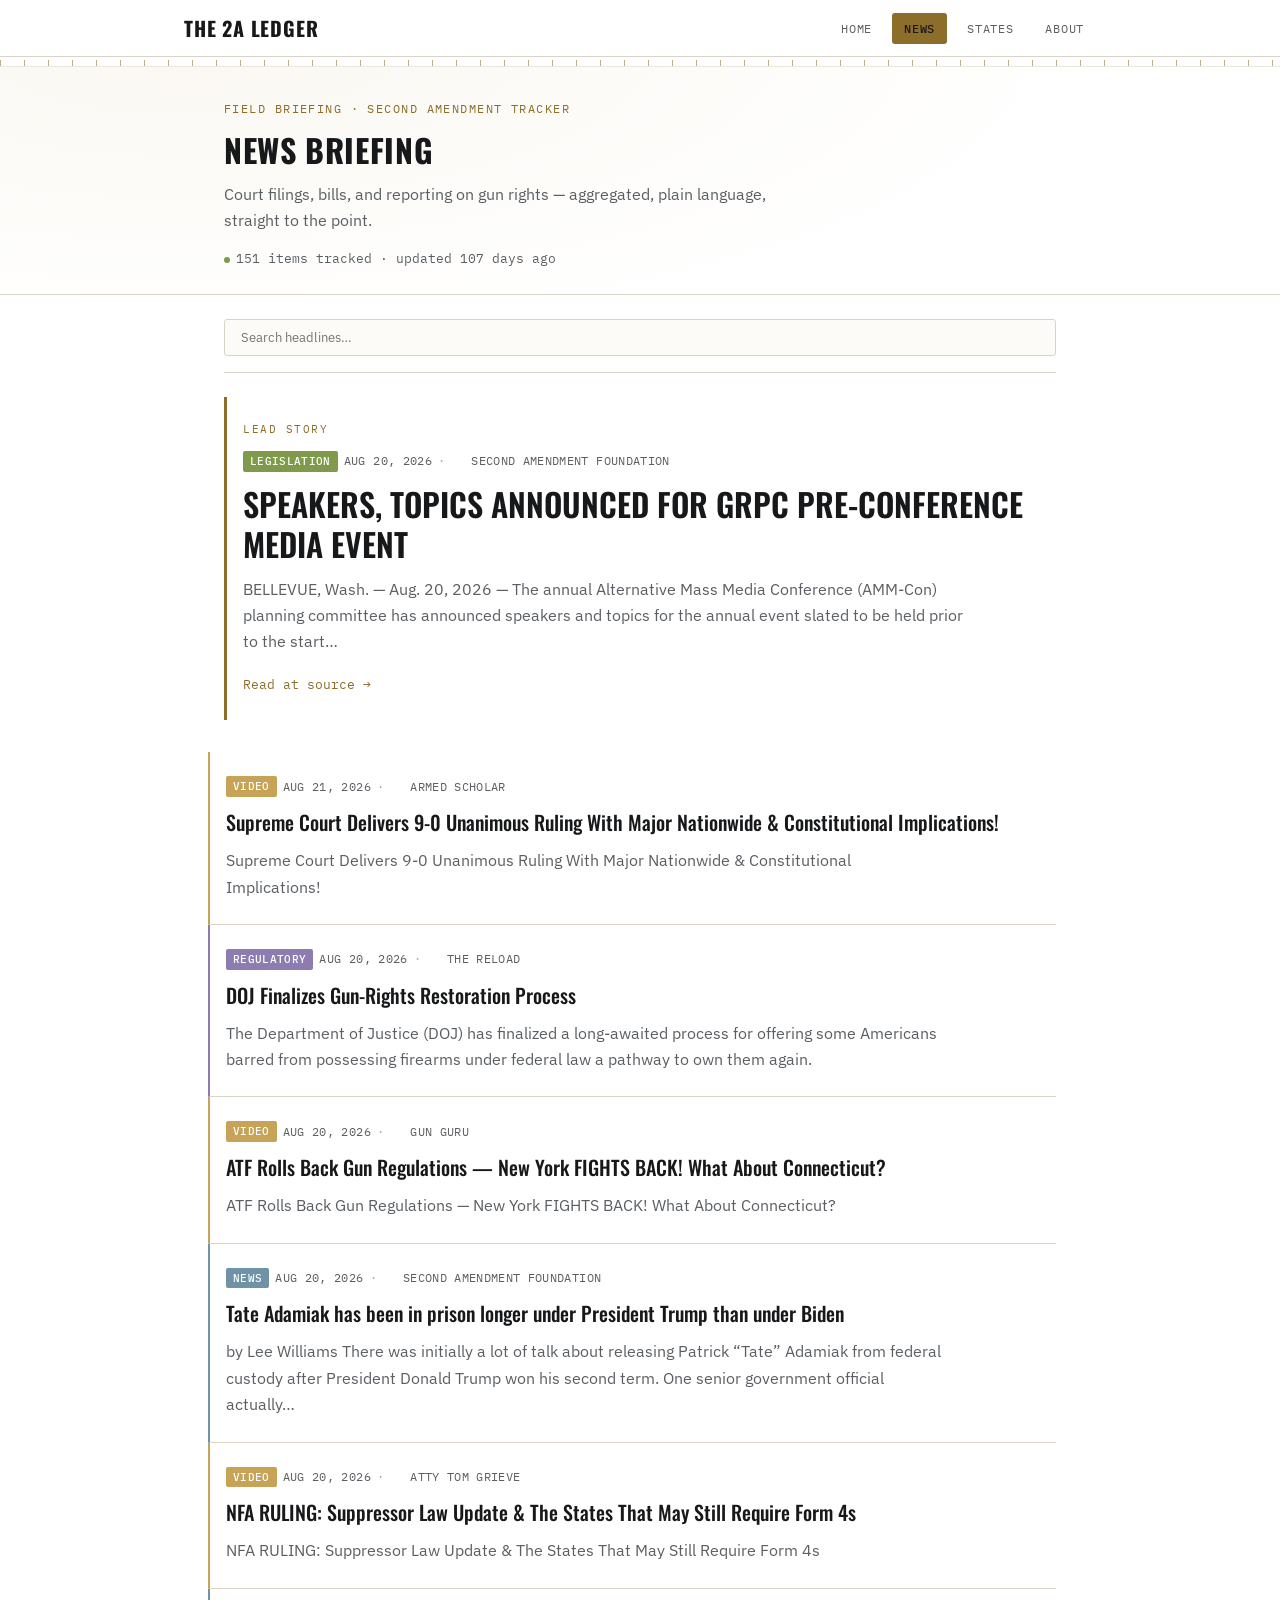
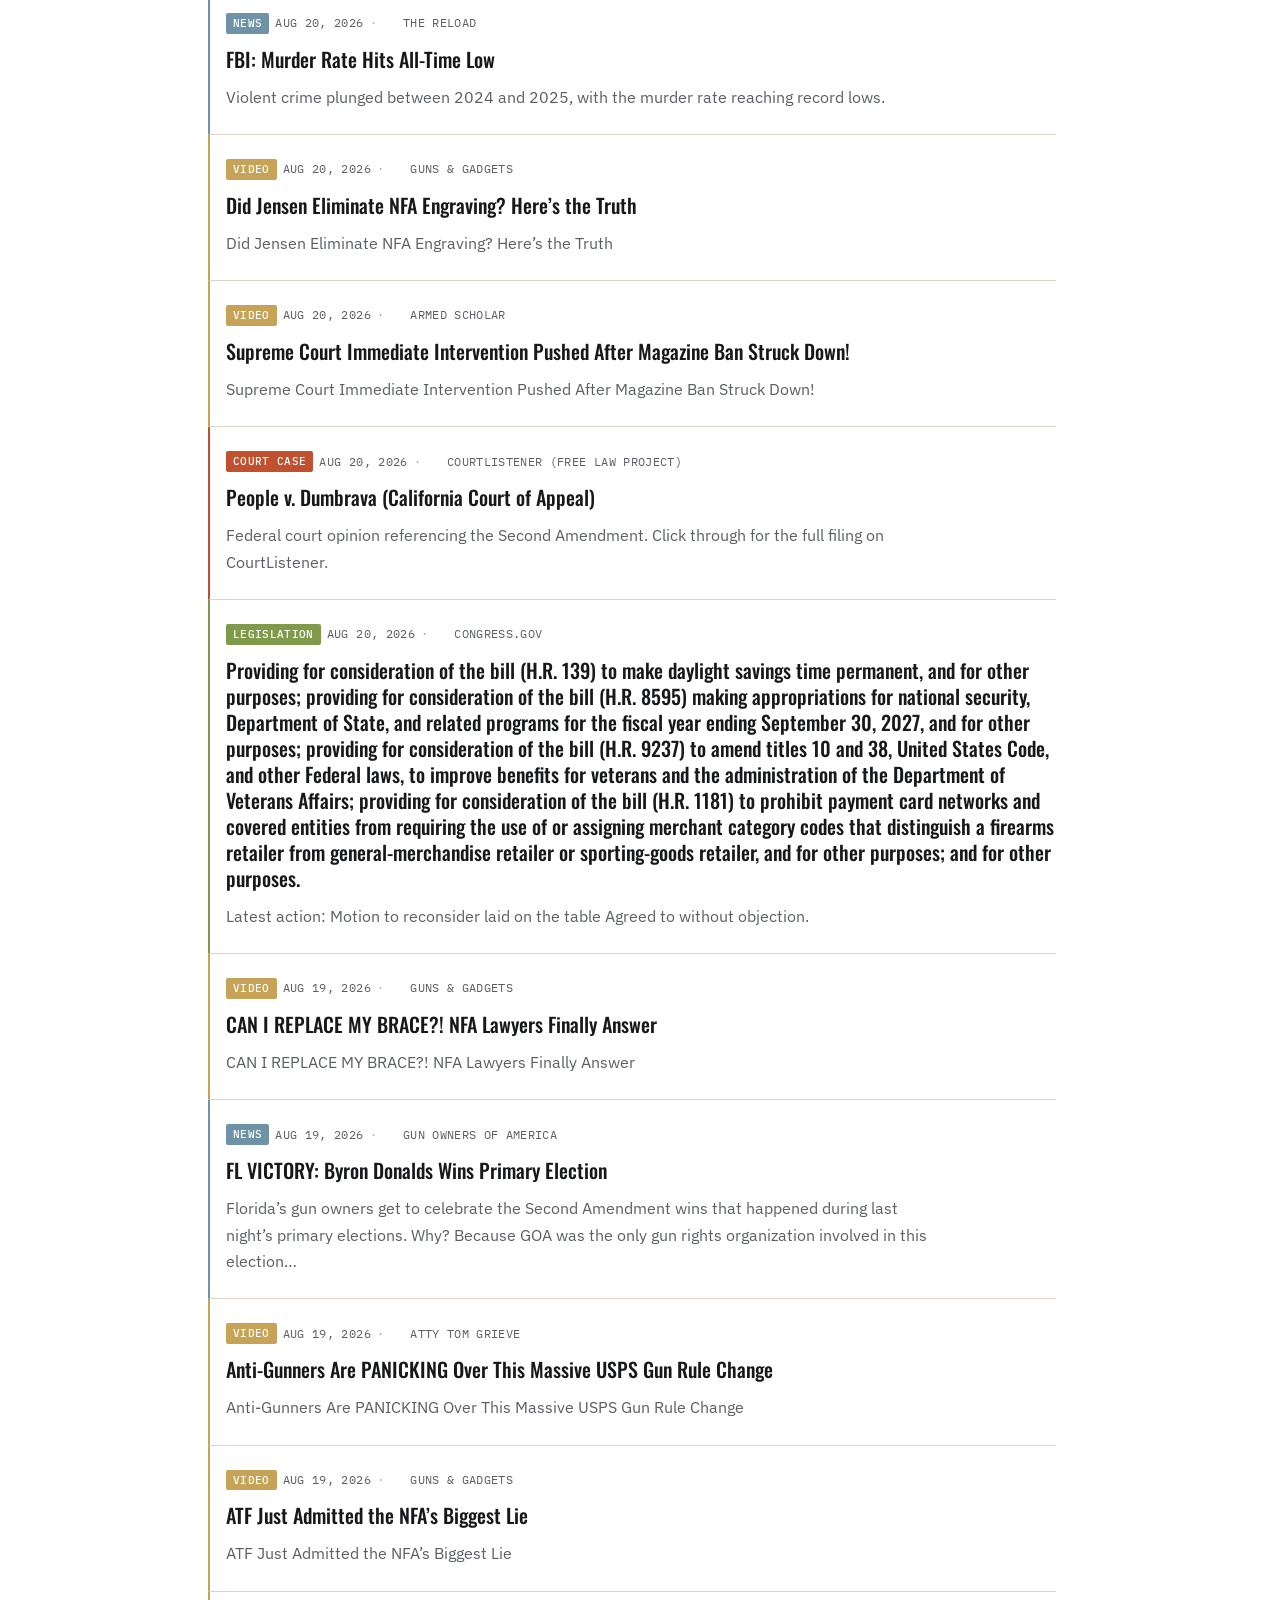
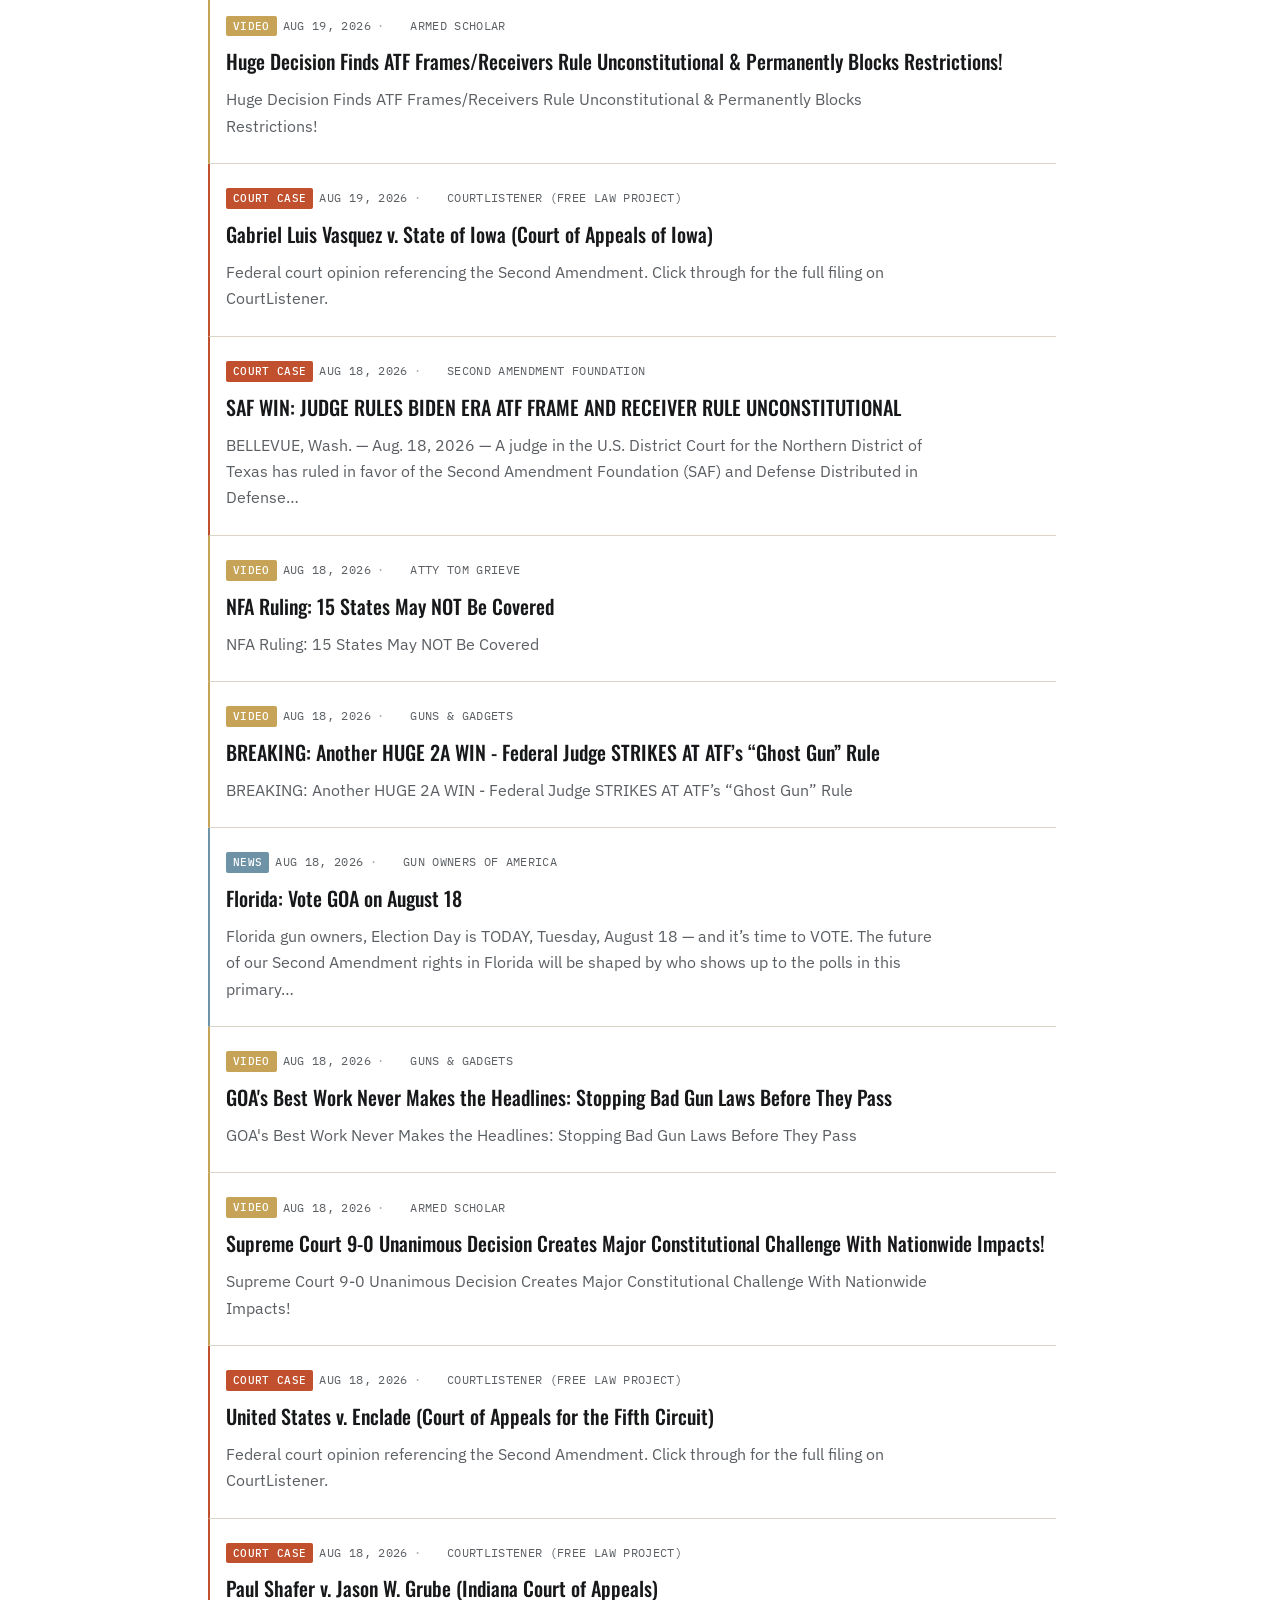
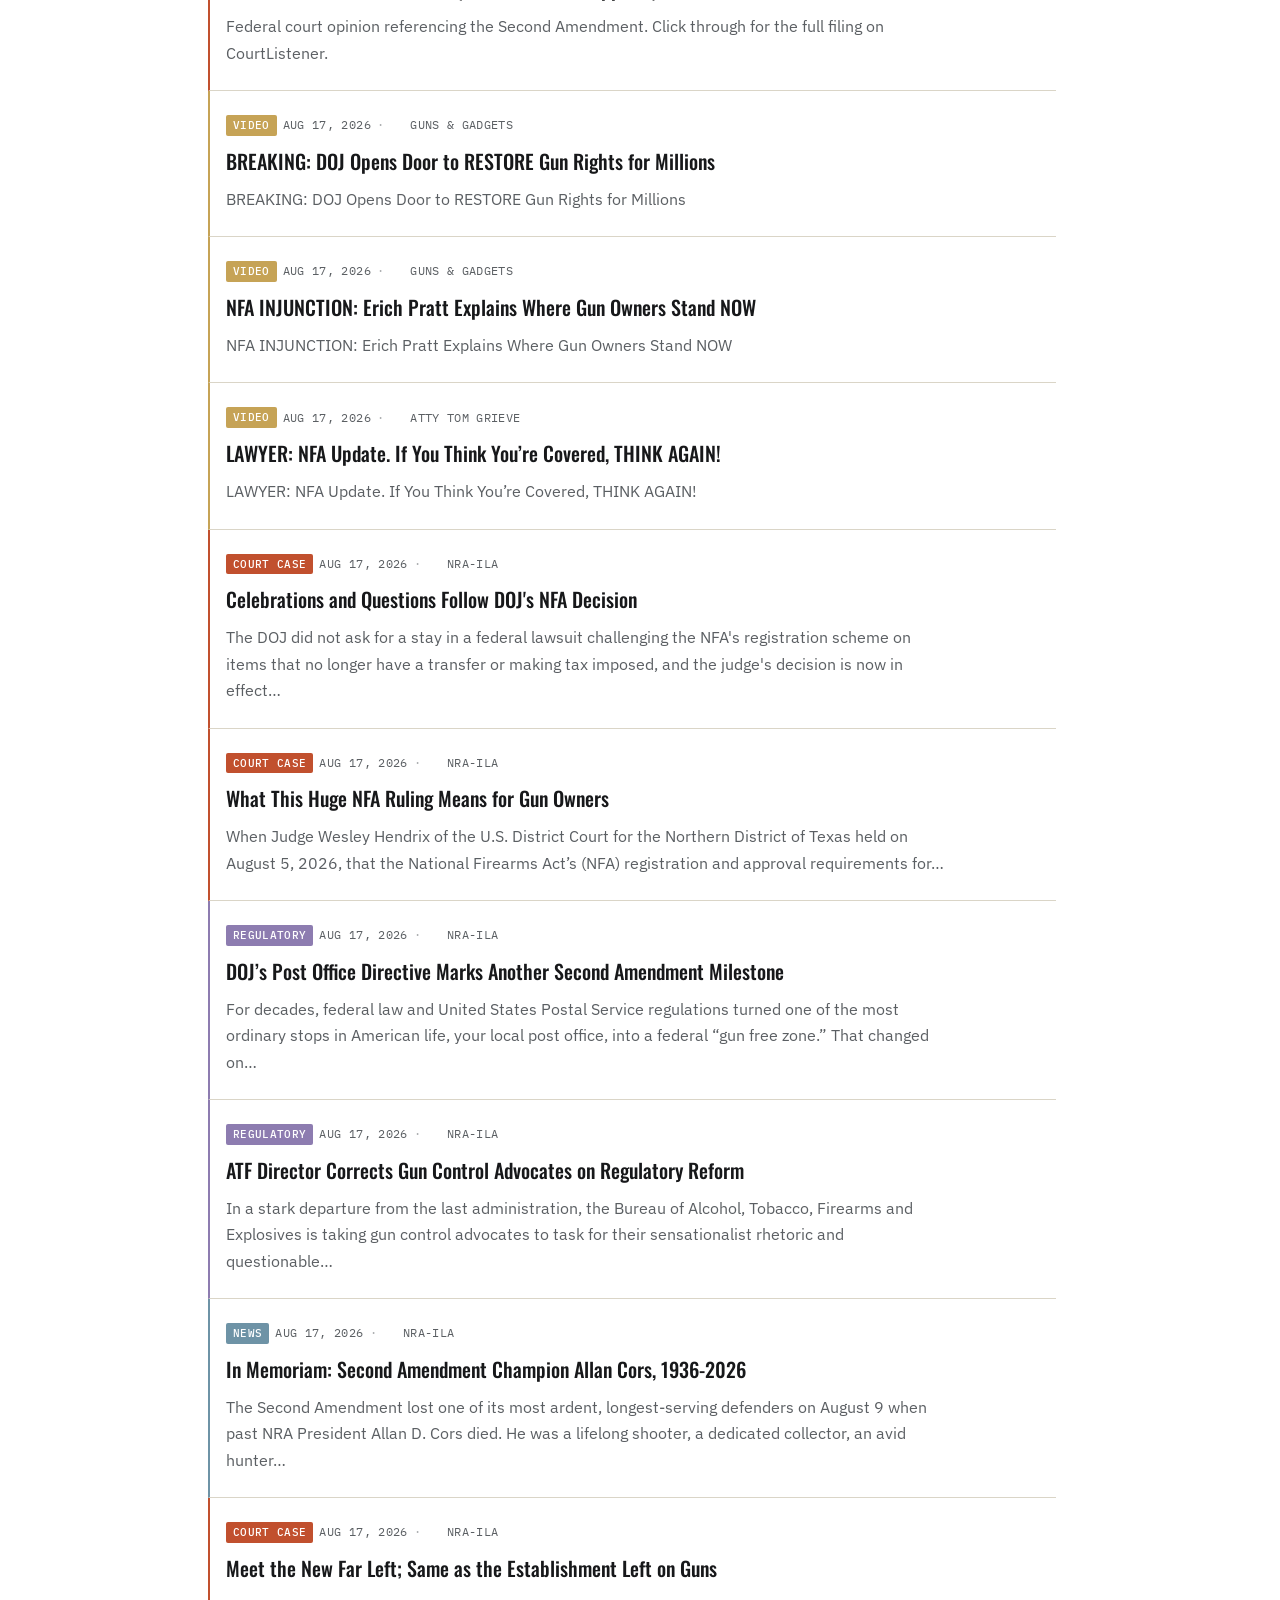
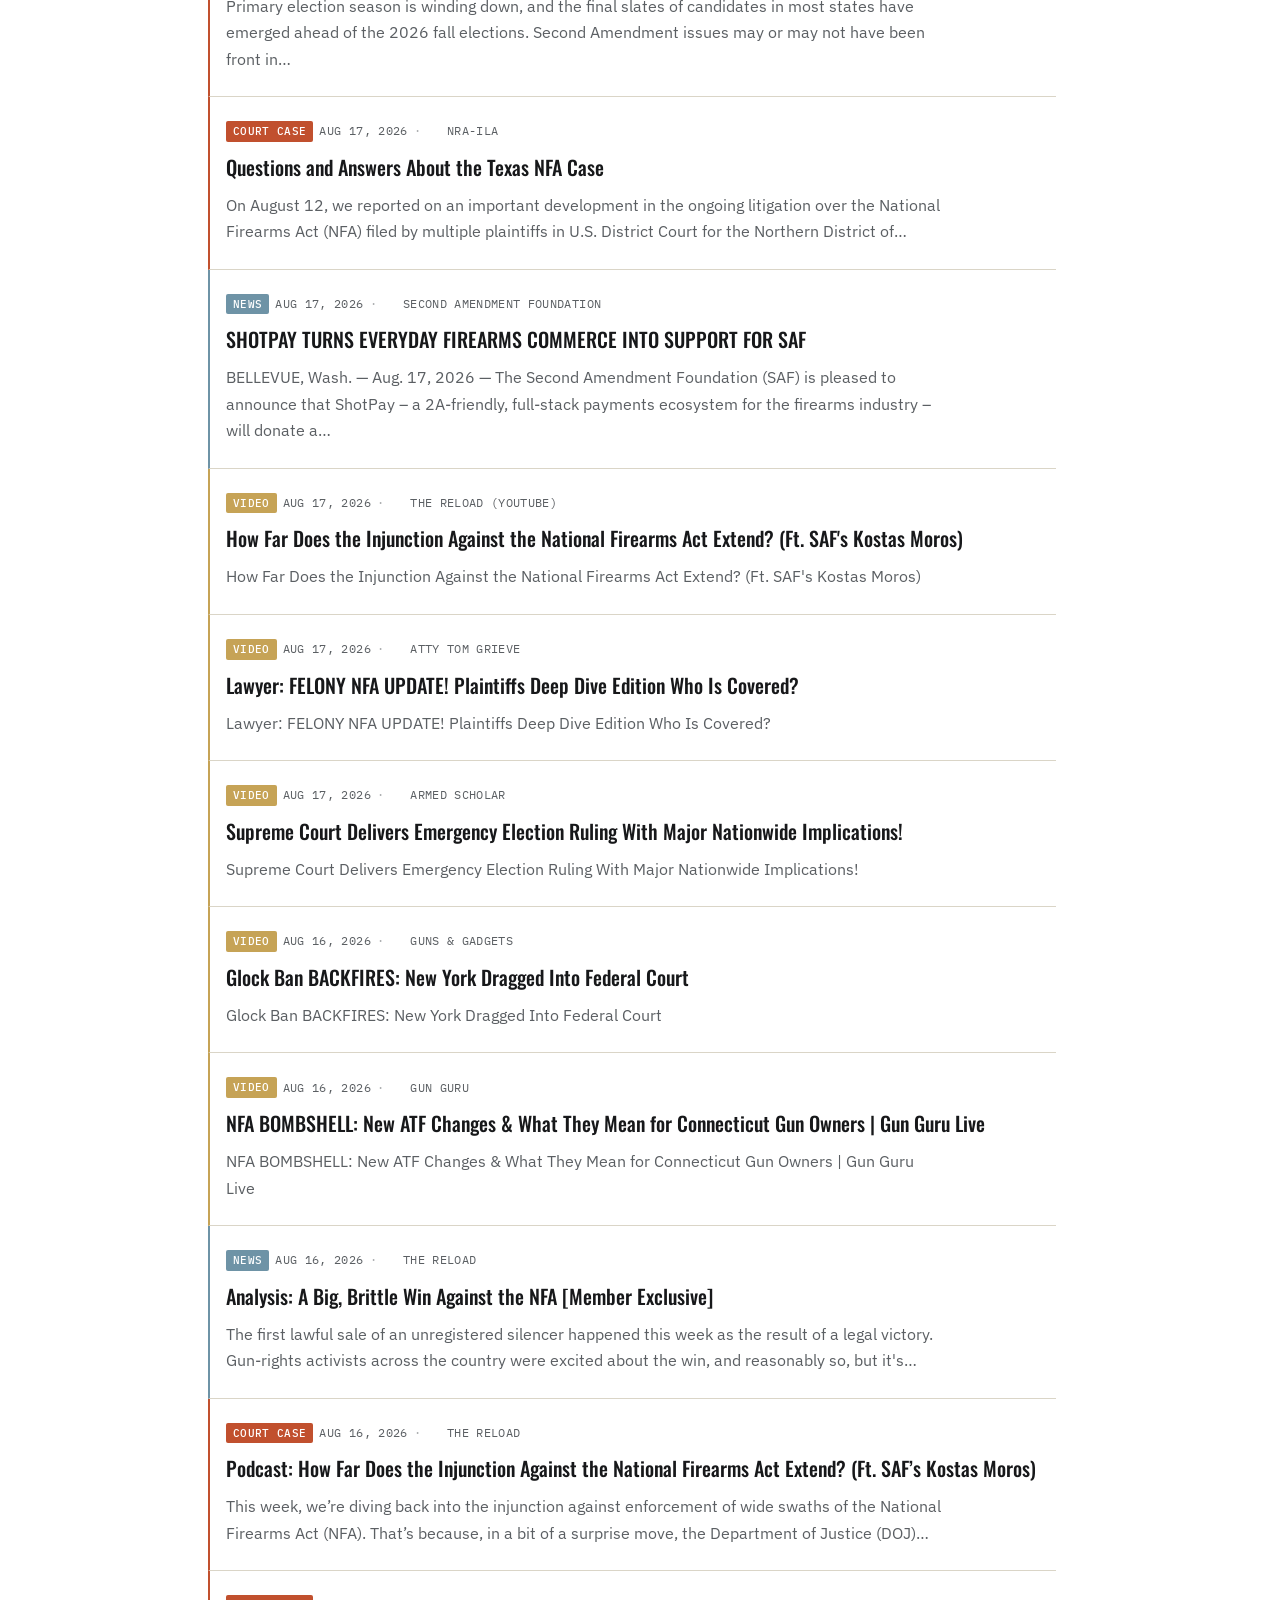
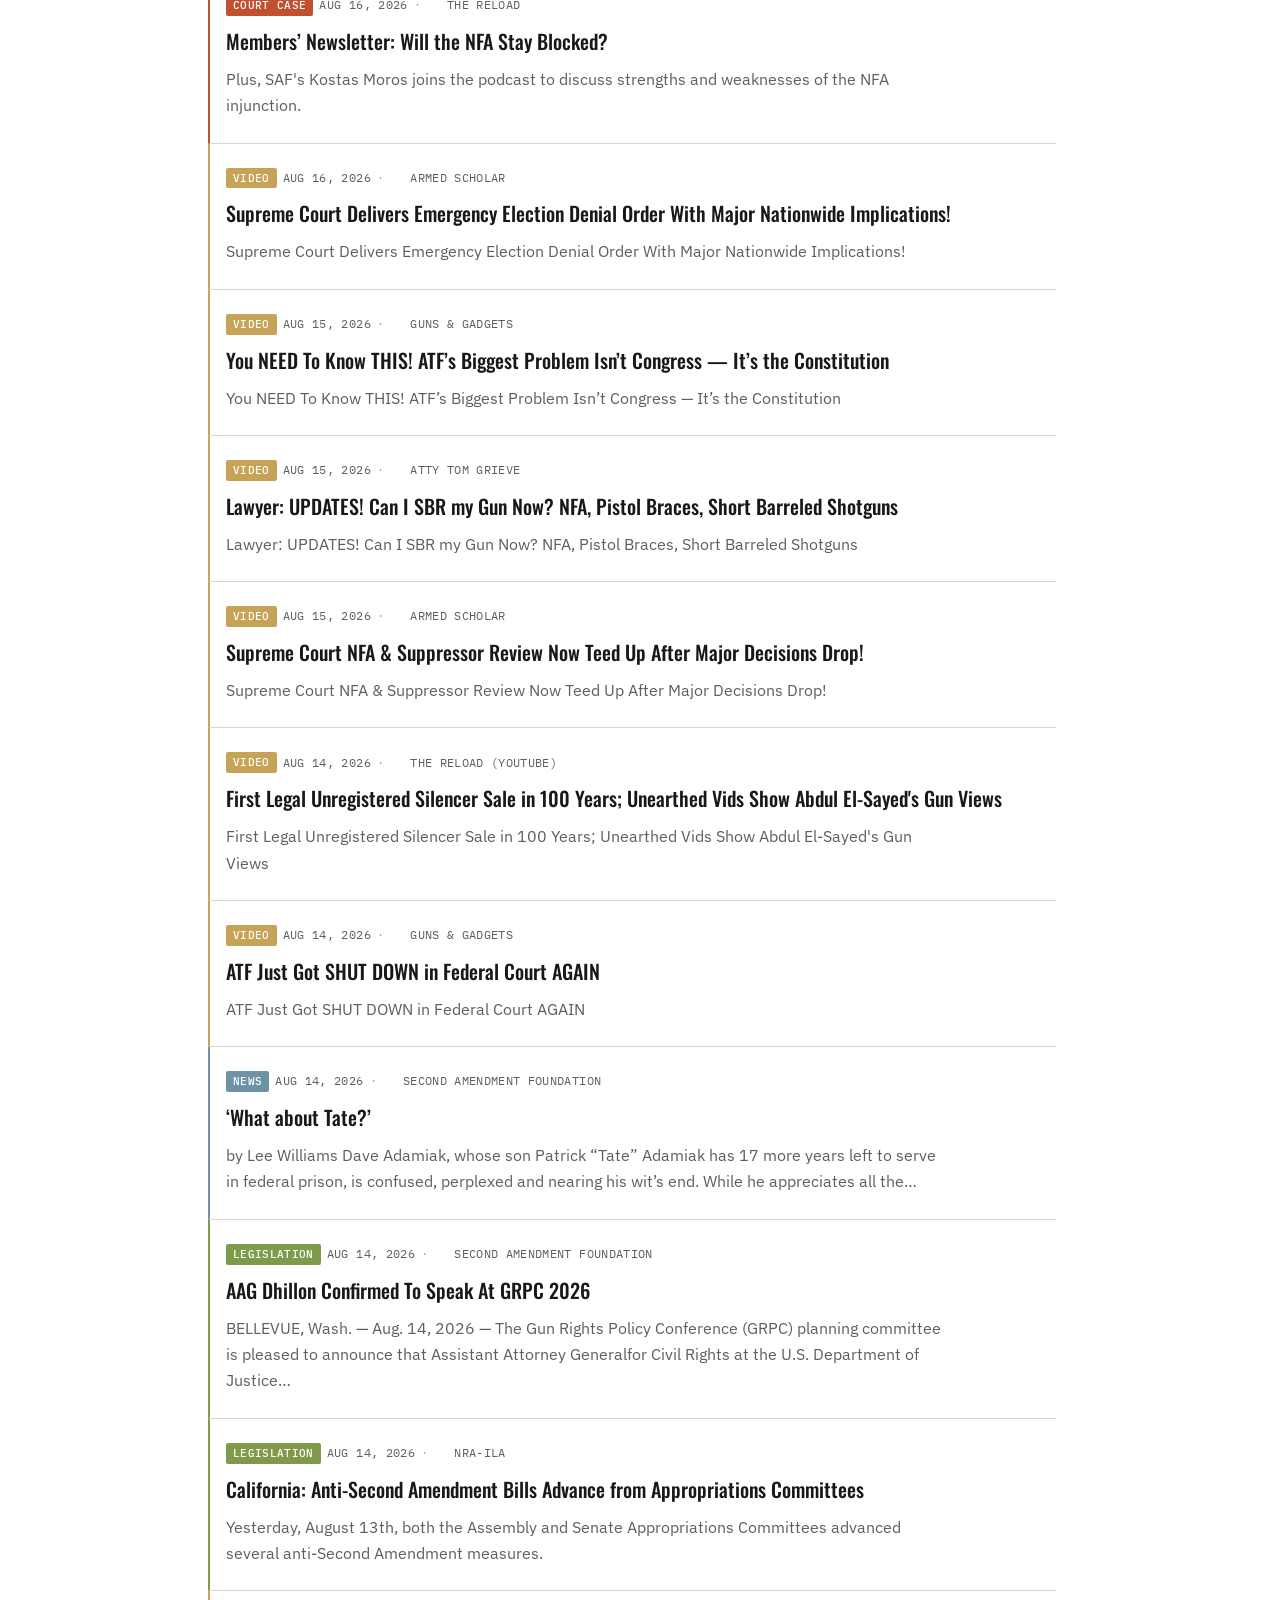
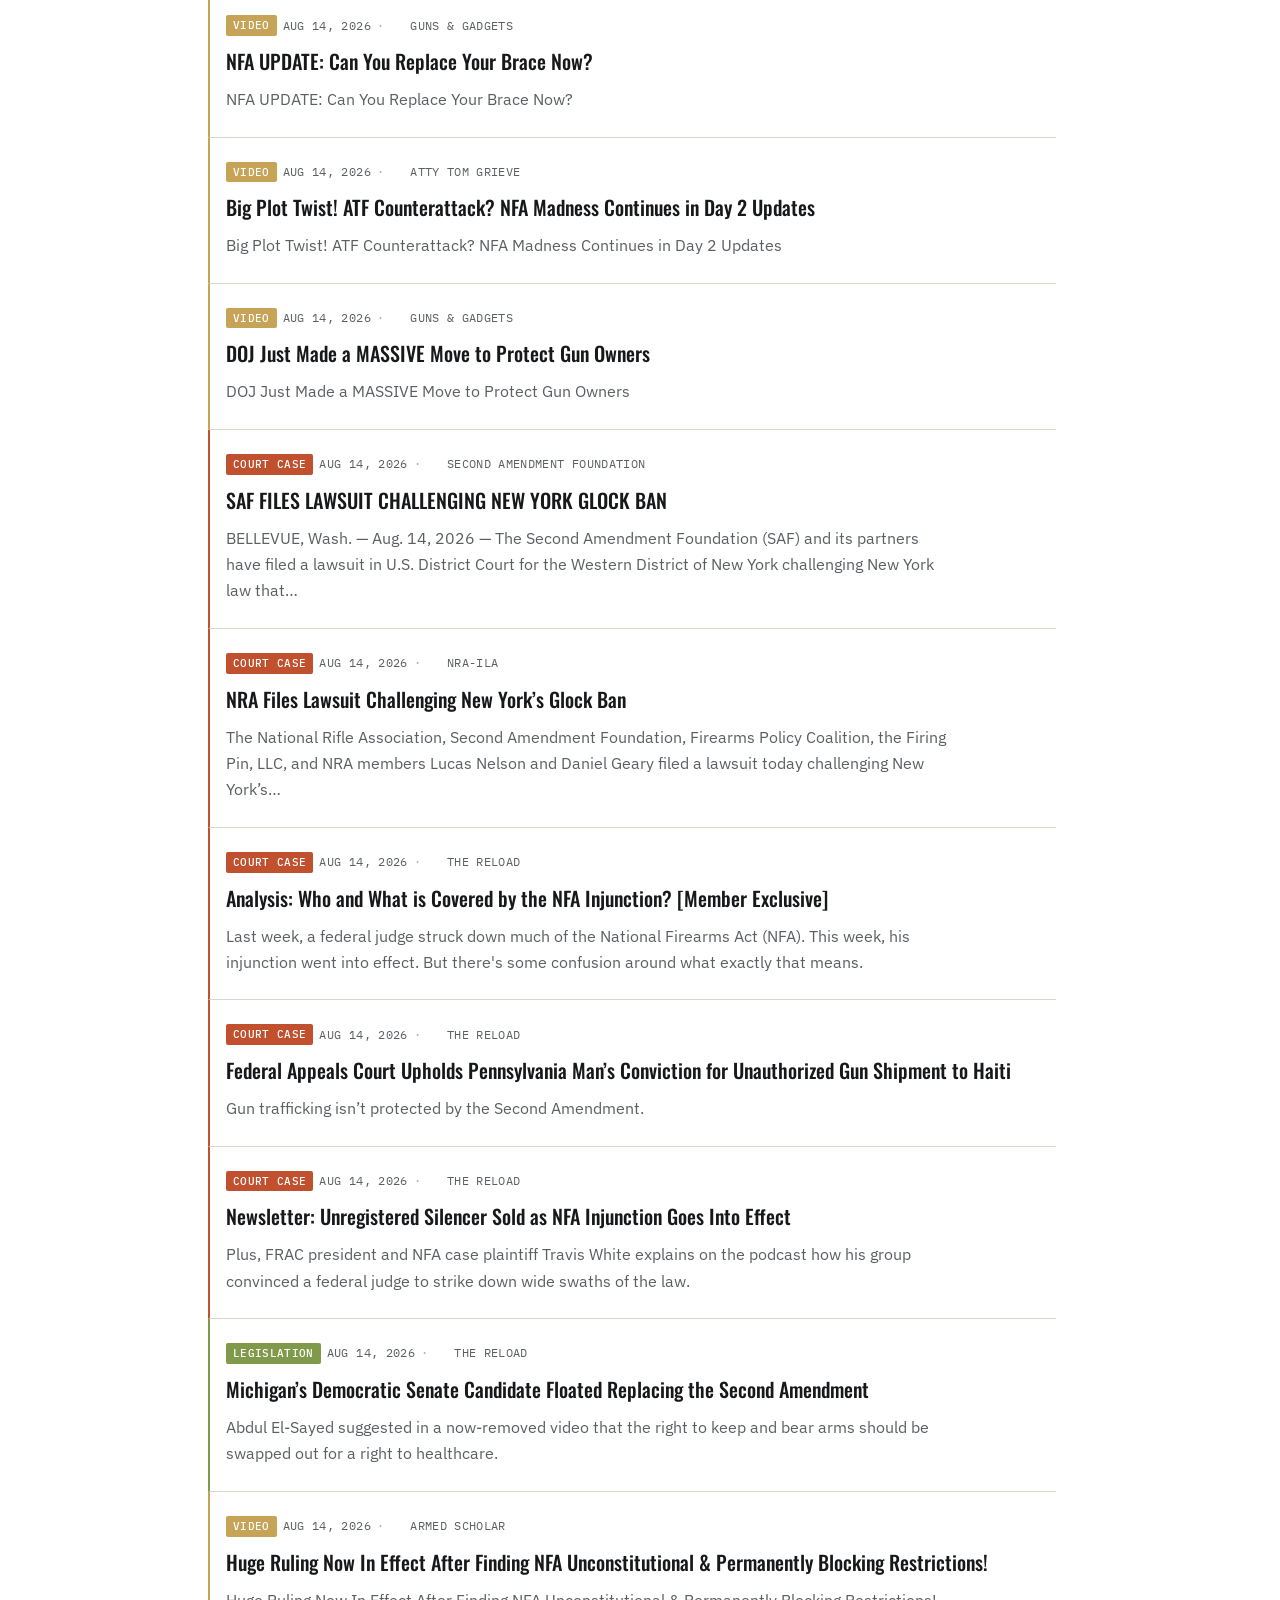
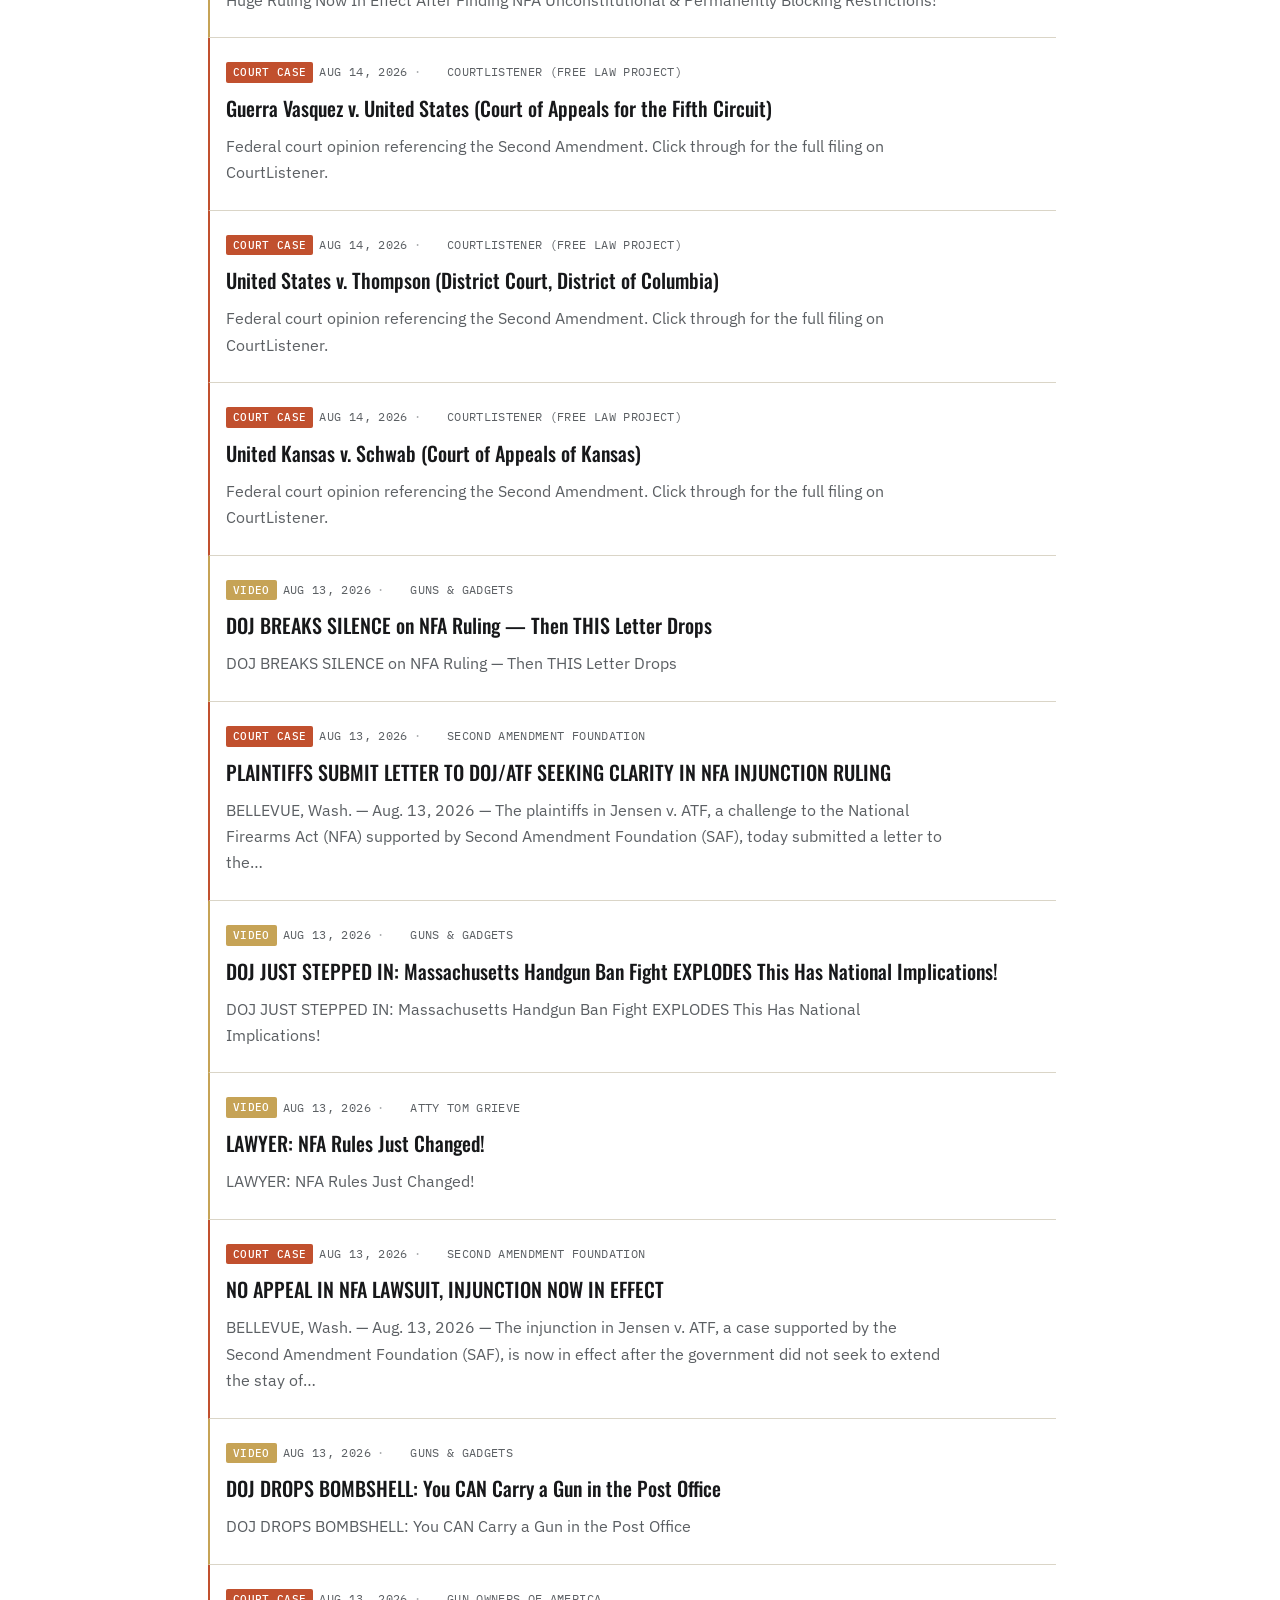
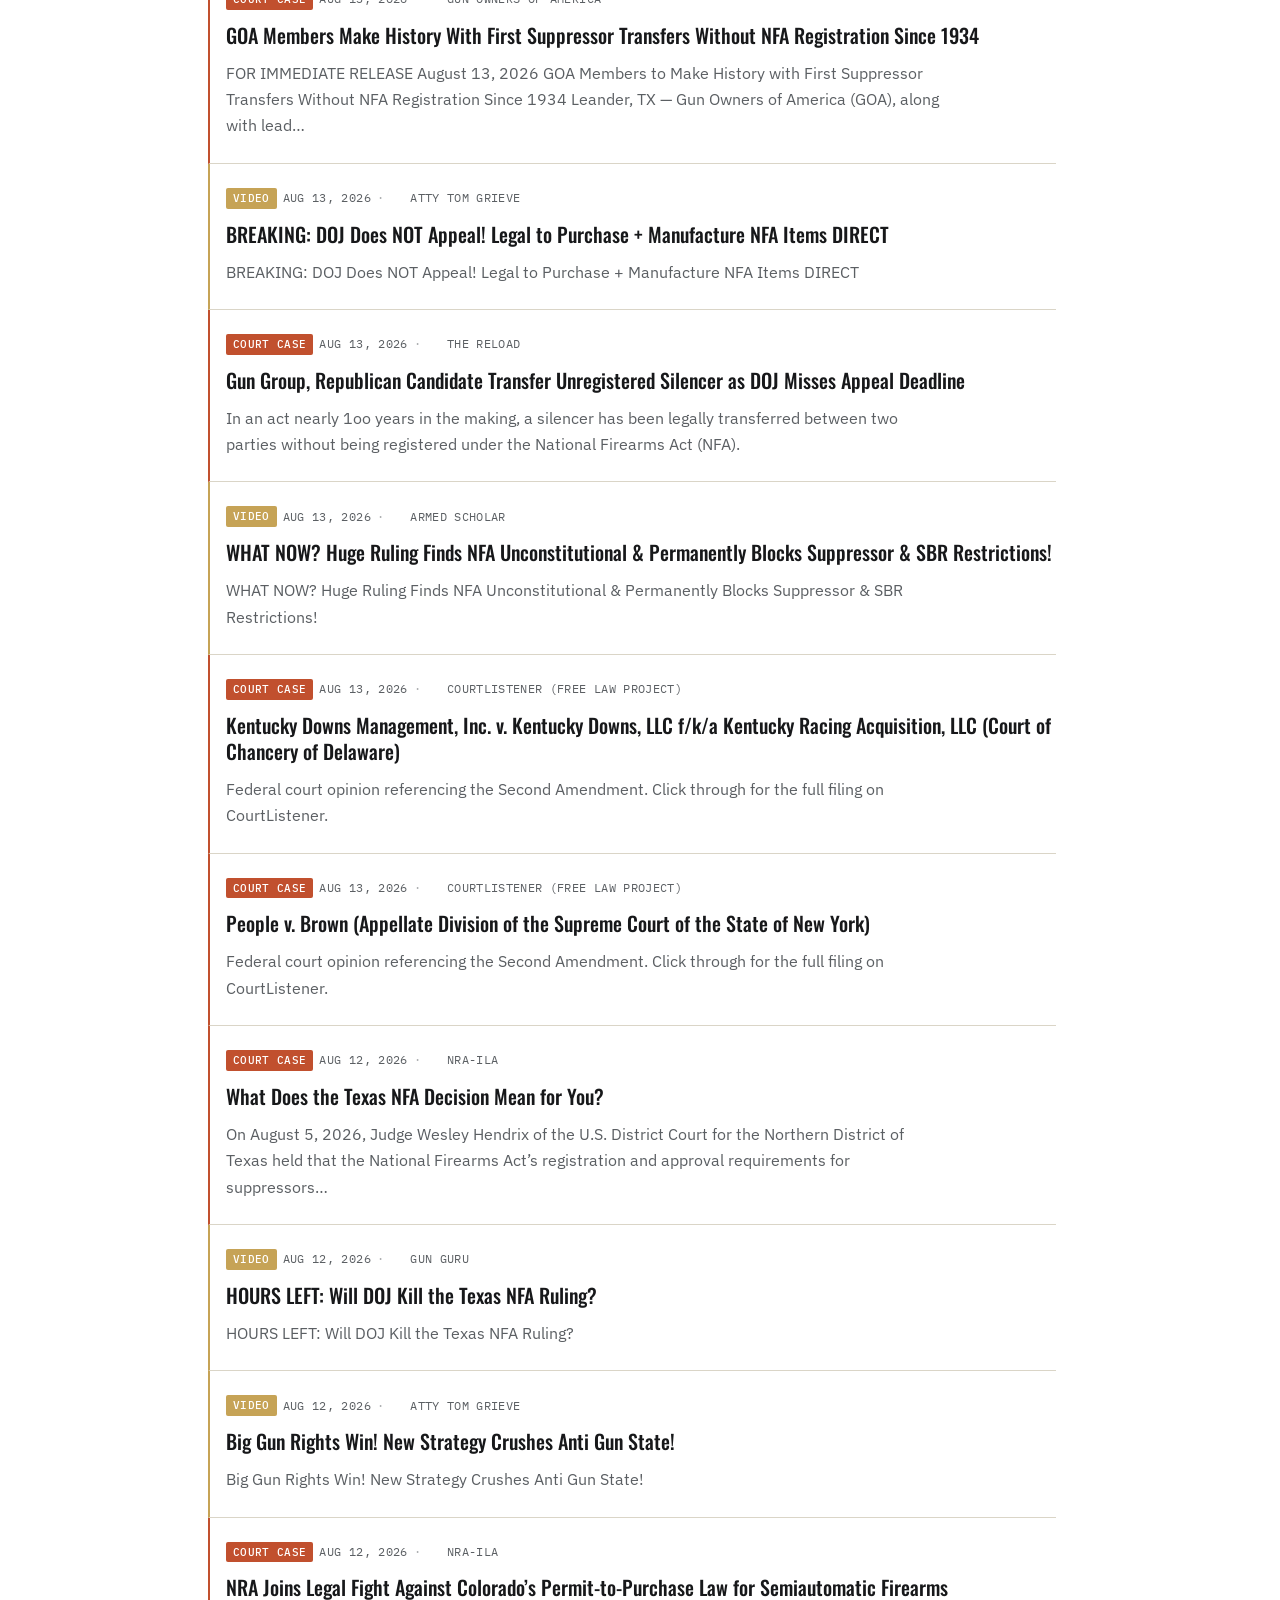
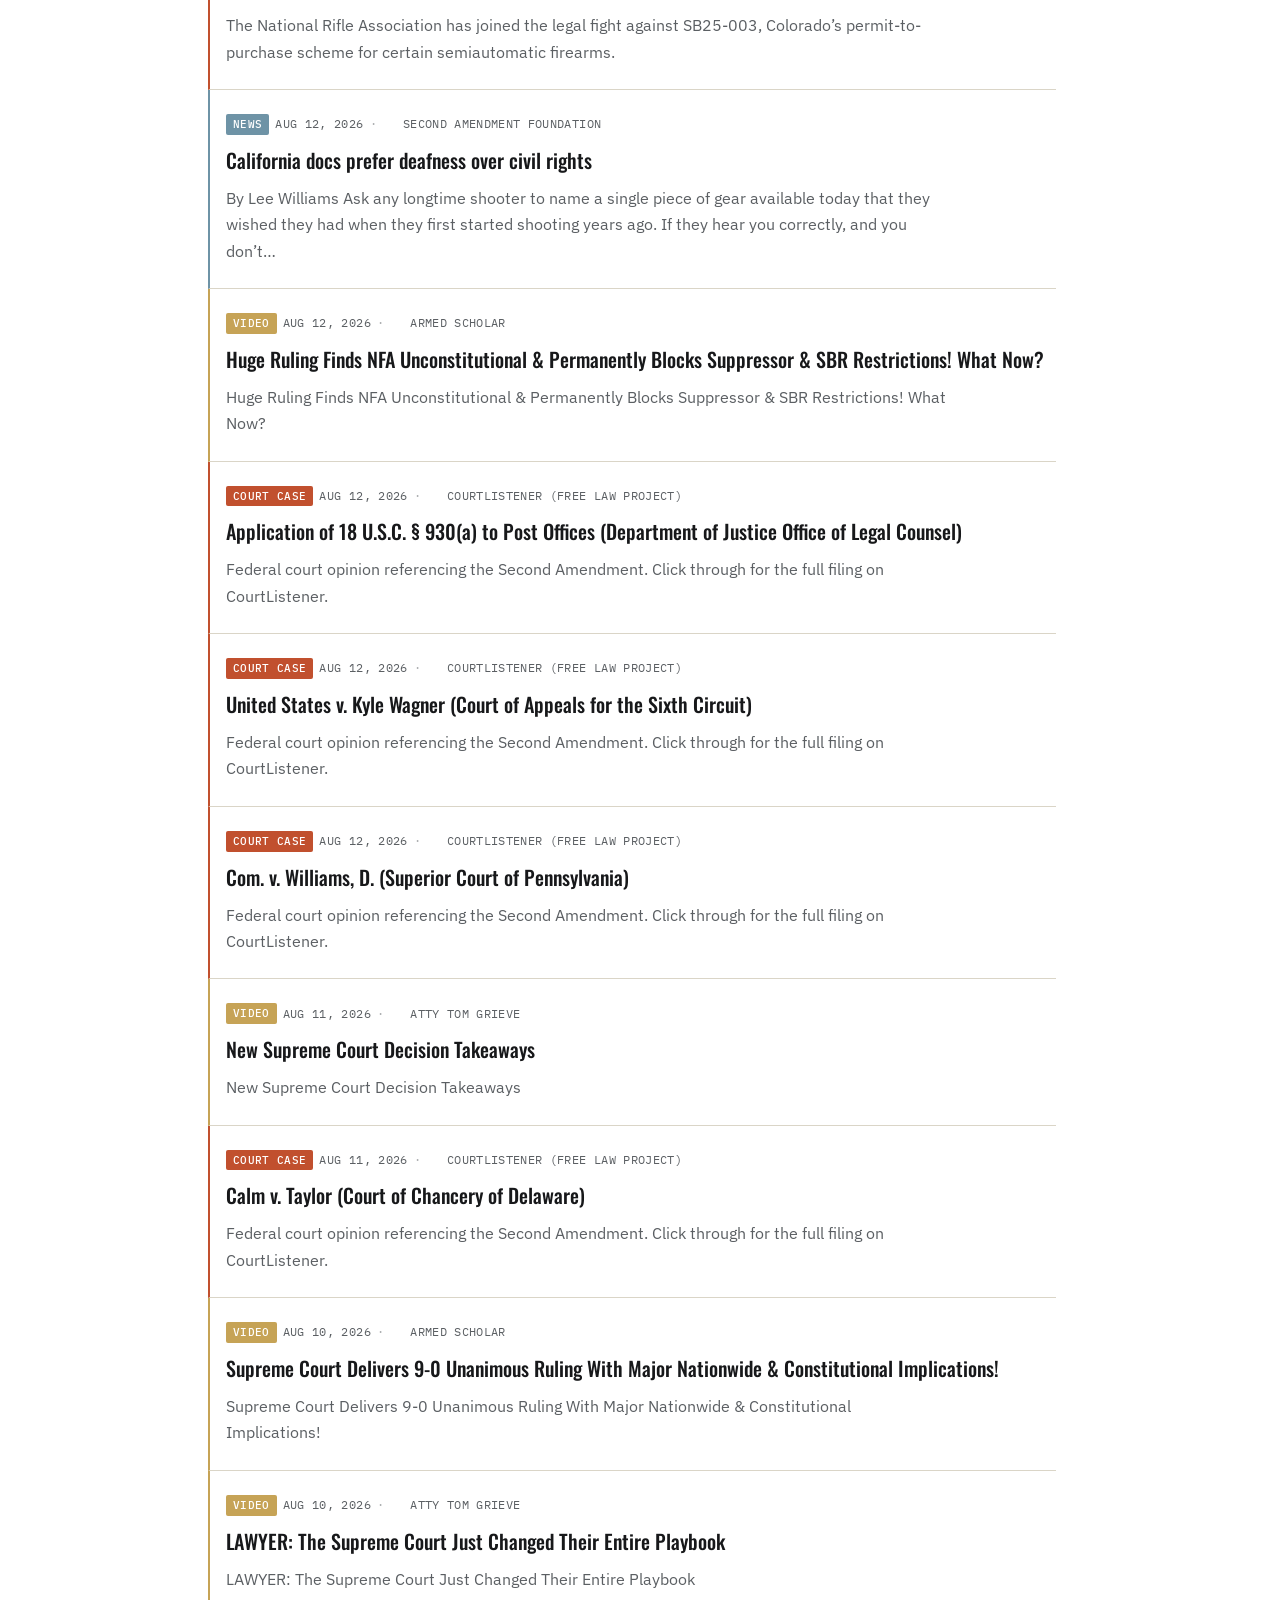
==== news/index.html @ e1385754 "Redesign site as The 2A Ledger multi-page hub. Landing page with category navigation, text-first new" ====
<!DOCTYPE html>
<html lang="en" data-base="../" data-page="news">
<head>
<meta charset="UTF-8">
<meta name="viewport" content="width=device-width, initial-scale=1.0">
<title>News Briefing — The 2A Ledger</title>
<meta name="description" content="A daily briefing on Second Amendment news, federal court cases, and gun legislation.">
<link rel="preconnect" href="https://fonts.googleapis.com">
<link rel="preconnect" href="https://fonts.gstatic.com" crossorigin>
<link href="https://fonts.googleapis.com/css2?family=Oswald:wght@400;500;600;700&family=IBM+Plex+Sans:wght@400;500;600&family=IBM+Plex+Mono:wght@400;500&display=swap" rel="stylesheet">
<link rel="stylesheet" href="../css/tokens.css">
<link rel="stylesheet" href="../css/base.css">
<link rel="stylesheet" href="../css/components.css">
<link rel="stylesheet" href="../css/news.css">
</head>
<body>

<div id="site-nav"></div>
<div class="ruler" aria-hidden="true"></div>

<section class="news-hero">
  <div class="news-hero-inner">
    <p class="eyebrow">Field Briefing · Second Amendment Tracker</p>
    <h1 class="page-title" id="page-heading">News Briefing</h1>
    <p class="lead-text">Court filings, bills, and reporting on gun rights — aggregated, plain language, straight to the point.</p>
    <p class="updated" id="updated-line">Loading briefing…</p>
  </div>
</section>

<main class="page-main news-main">
  <div class="briefing-toolbar" id="briefing-toolbar">
    <div class="briefing-context" id="briefing-context" hidden>
      <a class="briefing-back" href=".">← Full briefing</a>
    </div>
    <div class="search-row">
      <input type="search" id="search-input" placeholder="Search headlines…" aria-label="Search briefing">
    </div>
  </div>

  <section id="lead" class="lead" hidden></section>

  <section id="feed" class="briefing-feed" aria-live="polite">
    <ol class="briefing-list" id="briefing-list">
      <li class="briefing-skeleton" aria-hidden="true"><span class="skeleton-line"></span></li>
      <li class="briefing-skeleton" aria-hidden="true"><span class="skeleton-line"></span></li>
      <li class="briefing-skeleton" aria-hidden="true"><span class="skeleton-line"></span></li>
      <li class="briefing-skeleton" aria-hidden="true"><span class="skeleton-line"></span></li>
      <li class="briefing-skeleton" aria-hidden="true"><span class="skeleton-line"></span></li>
    </ol>
  </section>

  <p class="empty-msg" id="empty-msg" hidden>No headlines match that search.</p>
</main>

<div id="site-footer"></div>

<template id="item-template">
  <li class="briefing-item">
    <div class="briefing-item-meta">
      <span class="tag" data-tag></span>
      <time class="briefing-date" data-date></time>
      <span class="dot">·</span>
      <img class="favicon" data-favicon loading="lazy" alt="" width="14" height="14">
      <span class="source" data-source></span>
    </div>
    <h2 class="briefing-item-title">
      <a data-title-link target="_blank" rel="noopener noreferrer"></a>
    </h2>
    <p class="briefing-item-summary" data-tldr></p>
  </li>
</template>

<template id="lead-template">
  <article class="lead-briefing">
    <p class="lead-eyebrow">Lead story</p>
    <div class="briefing-item-meta">
      <span class="tag" data-tag></span>
      <time class="briefing-date" data-date></time>
      <span class="dot">·</span>
      <img class="favicon" data-favicon loading="lazy" alt="" width="14" height="14">
      <span class="source" data-source></span>
    </div>
    <h2 class="lead-title">
      <a data-title-link target="_blank" rel="noopener noreferrer"></a>
    </h2>
    <p class="lead-summary" data-tldr></p>
    <a class="card-link" data-link target="_blank" rel="noopener noreferrer">Read at source →</a>
  </article>
</template>

<script src="../js/site.js"></script>
<script src="../js/news.js"></script>
</body>
</html>
---- css/tokens.css ----
:root {
  /* Colors */
  --bg: #FFFFFF;
  --surface: #FCFBF7;
  --surface-hover: #F2EFE6;
  --border: #DAD5C7;
  --text: #17181A;
  --text-muted: #5B5F63;
  --brass: #8C6D2A;
  --steel: #3F6E85;
  --ink: #17181A;

  --cat-court: #C1502E;
  --cat-legislation: #7E9A4A;
  --cat-regulatory: #8D7CB0;
  --cat-news: #6E93A6;
  --cat-video: #C6A356;

  /* Typography */
  --font-display: 'Oswald', sans-serif;
  --font-body: 'IBM Plex Sans', sans-serif;
  --font-mono: 'IBM Plex Mono', monospace;

  --text-page-title: clamp(26px, 4vw, 32px);
  --text-section: 20px;
  --text-body: 16px;
  --text-meta: 13px;

  /* Spacing scale */
  --space-1: 8px;
  --space-2: 12px;
  --space-3: 16px;
  --space-4: 24px;
  --space-5: 32px;
  --space-6: 48px;

  /* Cards */
  --card-radius: 6px;
  --card-border: 1px solid var(--border);
  --card-shadow: 0 8px 20px rgba(0, 0, 0, 0.08);
  --card-shadow-hover: 0 8px 20px rgba(0, 0, 0, 0.15);

  /* Layout */
  --max-width: 960px;
  --max-width-narrow: 880px;
  --site-nav-height: 53px;
}
---- css/base.css ----
* { box-sizing: border-box; }

html { scroll-behavior: smooth; }

body {
  margin: 0;
  background: var(--bg);
  color: var(--text);
  font-family: var(--font-body);
  font-size: var(--text-body);
  line-height: 1.6;
  -webkit-font-smoothing: antialiased;
}

a {
  color: var(--brass);
  text-decoration: none;
}

a:hover { text-decoration: underline; }

h1, h2, h3 {
  font-family: var(--font-display);
  line-height: 1.25;
  color: var(--text);
}

.page-title {
  font-size: var(--text-page-title);
  font-weight: 700;
  letter-spacing: 0.02em;
  text-transform: uppercase;
  margin: 0 0 var(--space-2);
}

.section-heading {
  font-size: var(--text-section);
  font-weight: 600;
  margin: 0 0 var(--space-3);
}

.lead-text {
  font-size: var(--text-body);
  color: var(--text-muted);
  max-width: 560px;
  margin: 0;
}

.meta-text {
  font-family: var(--font-mono);
  font-size: var(--text-meta);
  color: var(--text-muted);
}

.eyebrow {
  font-family: var(--font-mono);
  font-size: 12px;
  letter-spacing: 0.12em;
  color: var(--brass);
  text-transform: uppercase;
  margin: 0 0 var(--space-2);
}

.page-main {
  max-width: var(--max-width);
  margin: 0 auto;
  padding: var(--space-5) var(--space-4) var(--space-6);
}

.page-main--narrow {
  max-width: var(--max-width-narrow);
}

@media (max-width: 560px) {
  .page-main { padding: var(--space-4) var(--space-3) var(--space-5); }
}

@media (prefers-reduced-motion: reduce) {
  html { scroll-behavior: auto; }
  * { transition: none !important; }
}
---- css/components.css ----
/* Signature element: caliper/ruler tick strip */
.ruler {
  height: 10px;
  width: 100%;
  background-image: repeating-linear-gradient(
    90deg,
    var(--brass) 0,
    var(--brass) 1px,
    transparent 1px,
    transparent 24px
  );
  background-position: 0 bottom;
  background-repeat: repeat-x;
  background-size: 100% 6px;
  border-bottom: 1px solid var(--border);
  opacity: 0.55;
}

/* ---- Site nav ---- */
.site-nav {
  border-bottom: 1px solid var(--border);
  background: var(--bg);
  position: sticky;
  top: 0;
  z-index: 100;
}

.site-nav-inner {
  max-width: var(--max-width);
  margin: 0 auto;
  padding: var(--space-2) var(--space-4);
  display: flex;
  align-items: center;
  justify-content: space-between;
  gap: var(--space-3);
}

.site-logo {
  font-family: var(--font-display);
  font-size: 20px;
  font-weight: 700;
  letter-spacing: 0.04em;
  text-transform: uppercase;
  color: var(--text);
  text-decoration: none;
  white-space: nowrap;
}

.site-logo:hover { text-decoration: none; color: var(--brass); }

.nav-menu {
  display: flex;
  align-items: center;
  gap: var(--space-1);
  list-style: none;
  margin: 0;
  padding: 0;
}

.nav-menu a {
  font-family: var(--font-mono);
  font-size: 12px;
  letter-spacing: 0.06em;
  text-transform: uppercase;
  color: var(--text-muted);
  text-decoration: none;
  padding: var(--space-1) var(--space-2);
  border-radius: 3px;
  transition: color 0.15s ease, background 0.15s ease;
}

.nav-menu a:hover {
  color: var(--text);
  background: var(--surface-hover);
  text-decoration: none;
}

.nav-menu a.is-active {
  color: var(--ink);
  background: var(--brass);
  font-weight: 500;
}

.nav-toggle {
  display: none;
  flex-direction: column;
  justify-content: center;
  gap: 5px;
  width: 36px;
  height: 36px;
  padding: 6px;
  background: var(--surface);
  border: 1px solid var(--border);
  border-radius: 3px;
  cursor: pointer;
}

.nav-toggle-bar {
  display: block;
  width: 100%;
  height: 2px;
  background: var(--text);
  border-radius: 1px;
  transition: transform 0.2s ease, opacity 0.2s ease;
}

@media (max-width: 640px) {
  .nav-toggle { display: flex; }

  .nav-menu {
    display: none;
    position: absolute;
    top: 100%;
    left: 0;
    right: 0;
    flex-direction: column;
    align-items: stretch;
    background: var(--bg);
    border-bottom: 1px solid var(--border);
    padding: var(--space-2) var(--space-4) var(--space-3);
    box-shadow: var(--card-shadow);
  }

  .nav-menu.is-open { display: flex; }

  .nav-menu a { padding: var(--space-2); }

  .site-nav-inner { position: relative; }
}

/* ---- Footer ---- */
.site-footer {
  max-width: var(--max-width-narrow);
  margin: 0 auto;
  padding: 0 var(--space-4) var(--space-6);
  color: var(--text-muted);
  font-size: var(--text-meta);
  line-height: 1.6;
}

.site-footer .disclaimer {
  border-top: 1px solid var(--border);
  padding-top: var(--space-4);
  margin: 0 0 var(--space-2);
}

.footer-meta {
  font-family: var(--font-mono);
  font-size: 11px;
  opacity: 0.7;
  margin: 0;
}

/* ---- Shared card ---- */
.card {
  background: var(--surface);
  border: var(--card-border);
  border-radius: var(--card-radius);
  overflow: hidden;
  transition: transform 0.15s ease, border-color 0.15s ease, box-shadow 0.15s ease;
}

.card:hover {
  transform: translateY(-2px);
  border-color: var(--brass);
  box-shadow: var(--card-shadow-hover);
}

.card-body { padding: var(--space-3) var(--space-4); }

/* ---- Feed card elements ---- */
.card-eyebrow {
  display: flex;
  align-items: center;
  gap: var(--space-1);
  font-family: var(--font-mono);
  font-size: 11.5px;
  color: var(--text-muted);
  text-transform: uppercase;
  letter-spacing: 0.03em;
  margin-bottom: var(--space-2);
  flex-wrap: wrap;
}

.tag {
  padding: 2px 7px;
  border-radius: 2px;
  font-weight: 500;
  color: #FFFFFF;
}

.tag[data-cat="Court Case"] { background: var(--cat-court); }
.tag[data-cat="Legislation"] { background: var(--cat-legislation); }
.tag[data-cat="Regulatory"] { background: var(--cat-regulatory); }
.tag[data-cat="News"] { background: var(--cat-news); }
.tag[data-cat="Video"] { background: var(--cat-video); }

.dot { opacity: 0.5; }

.card-title {
  font-family: var(--font-display);
  font-weight: 500;
  font-size: var(--text-section);
  line-height: 1.3;
  margin: 0 0 var(--space-2);
  color: var(--text);
}

.card-details summary {
  cursor: pointer;
  font-family: var(--font-mono);
  font-size: 12px;
  color: var(--steel);
  list-style: none;
  user-select: none;
}

.card-details summary::-webkit-details-marker { display: none; }
.card-details summary::before { content: "▸ "; }
.card-details[open] summary::before { content: "▾ "; }

.card-tldr {
  margin: var(--space-2) 0 var(--space-1);
  font-size: var(--text-body);
  color: var(--text);
  line-height: 1.6;
}

.card-link {
  font-family: var(--font-mono);
  font-size: var(--text-meta);
  color: var(--brass);
  text-decoration: none;
}

.card-link:hover { text-decoration: underline; }

.card-stripe {
  height: 3px;
  width: 100%;
  flex-shrink: 0;
}

.card-thumb {
  position: relative;
  display: block;
  background: #0d0e10;
  aspect-ratio: 16 / 9;
  overflow: hidden;
}

.card-thumb img {
  width: 100%;
  height: 100%;
  object-fit: cover;
  display: block;
  transition: transform 0.25s ease;
}

.card:hover .card-thumb img { transform: scale(1.04); }

.card-thumb[hidden], .lead-thumb[hidden] { display: none; }

.play-badge {
  position: absolute;
  bottom: var(--space-1);
  right: var(--space-1);
  background: rgba(15, 16, 18, 0.85);
  color: var(--text);
  font-size: 11px;
  width: 26px;
  height: 26px;
  border-radius: 50%;
  display: flex;
  align-items: center;
  justify-content: center;
  padding-left: 2px;
}

.favicon {
  border-radius: 2px;
  opacity: 0.85;
  flex-shrink: 0;
}

.ref {
  font-family: var(--font-mono);
  font-size: 10.5px;
  color: var(--text-muted);
  opacity: 0.5;
  margin: var(--space-2) 0 0;
}

.feed-card {
  display: flex;
  flex-direction: column;
}

/* ---- Disclaimer callout ---- */
.disclaimer-callout {
  background: var(--surface);
  border: var(--card-border);
  border-left: 3px solid var(--brass);
  border-radius: var(--card-radius);
  padding: var(--space-3) var(--space-4);
  margin-bottom: var(--space-5);
  font-size: var(--text-meta);
  color: var(--text-muted);
  line-height: 1.6;
}

.disclaimer-callout p { margin: 0; }

/* ---- CTA buttons ---- */
.btn-row {
  display: flex;
  flex-wrap: wrap;
  gap: var(--space-2);
  margin-top: var(--space-4);
}

.btn {
  display: inline-block;
  font-family: var(--font-mono);
  font-size: 12px;
  letter-spacing: 0.06em;
  text-transform: uppercase;
  text-decoration: none;
  padding: 10px 18px;
  border-radius: 3px;
  border: 1px solid var(--border);
  cursor: pointer;
  transition: background 0.15s ease, border-color 0.15s ease, color 0.15s ease;
}

.btn-primary {
  background: var(--brass);
  border-color: var(--brass);
  color: #fff;
}

.btn-primary:hover {
  background: #7a5f24;
  border-color: #7a5f24;
  color: #fff;
  text-decoration: none;
}

.btn-secondary {
  background: var(--surface);
  color: var(--text);
}

.btn-secondary:hover {
  background: var(--surface-hover);
  text-decoration: none;
}

/* ---- Source citation line ---- */
.source-line {
  font-family: var(--font-mono);
  font-size: 11.5px;
  color: var(--text-muted);
  margin: var(--space-1) 0 0;
}

.source-line a { color: var(--steel); }

/* ---- Content list ---- */
.content-list {
  margin: 0;
  padding: 0;
  list-style: none;
}

.content-list > li {
  margin-bottom: var(--space-4);
  padding-bottom: var(--space-4);
  border-bottom: 1px solid var(--border);
}

.content-list > li:last-child {
  margin-bottom: 0;
  padding-bottom: 0;
  border-bottom: none;
}

.content-list p { margin: 0; }

/* ---- Callout card (recent legislation) ---- */
.callout-card {
  background: var(--surface);
  border: var(--card-border);
  border-radius: var(--card-radius);
  padding: var(--space-4);
  margin-bottom: var(--space-5);
  position: relative;
}

.callout-card::before {
  content: "";
  position: absolute;
  inset: 0 0 auto 0;
  height: 3px;
  background: linear-gradient(90deg, var(--cat-legislation), transparent 70%);
  border-radius: var(--card-radius) var(--card-radius) 0 0;
}

.callout-label {
  font-family: var(--font-mono);
  font-size: 11px;
  letter-spacing: 0.12em;
  text-transform: uppercase;
  color: var(--cat-legislation);
  margin: 0 0 var(--space-2);
}

.callout-card p { margin: 0 0 var(--space-2); }
.callout-card p:last-child { margin-bottom: 0; }

/* ---- Law section ---- */
.law-section {
  margin-bottom: var(--space-5);
}

.law-section:last-child { margin-bottom: 0; }

.law-section-header {
  margin-bottom: var(--space-3);
  padding-bottom: var(--space-2);
  border-bottom: 1px solid var(--border);
}

.law-section-header h2 {
  font-size: var(--text-section);
  font-weight: 600;
  margin: 0;
}

.law-section-header .statute-ref {
  font-family: var(--font-mono);
  font-size: var(--text-meta);
  color: var(--text-muted);
  margin: var(--space-1) 0 0;
}
---- css/news.css ----
/* News page header */
.news-hero {
  border-bottom: 1px solid var(--border);
  background:
    radial-gradient(ellipse 900px 300px at 15% -10%, rgba(198, 163, 86, 0.08), transparent);
}

.news-hero-inner {
  max-width: var(--max-width-narrow);
  margin: 0 auto;
  padding: var(--space-5) var(--space-4) var(--space-4);
}

.news-hero .page-title {
  margin-bottom: var(--space-2);
}

.news-hero .lead-text {
  margin-bottom: var(--space-3);
}

.updated {
  font-family: var(--font-mono);
  font-size: var(--text-meta);
  color: var(--text-muted);
  margin: 0;
}

.updated .live-dot {
  display: inline-block;
  width: 6px;
  height: 6px;
  border-radius: 50%;
  background: var(--cat-legislation);
  margin-right: 6px;
}

/* Main layout */
.news-main {
  max-width: var(--max-width-narrow);
  padding-top: var(--space-4);
}

/* Toolbar: search + category back-link */
.briefing-toolbar {
  display: flex;
  flex-wrap: wrap;
  align-items: center;
  gap: var(--space-3);
  margin-bottom: var(--space-4);
  padding-bottom: var(--space-3);
  border-bottom: 1px solid var(--border);
}

.briefing-context {
  flex-shrink: 0;
}

.briefing-back {
  font-family: var(--font-mono);
  font-size: 12px;
  color: var(--steel);
  text-decoration: none;
}

.briefing-back:hover {
  color: var(--brass);
  text-decoration: underline;
}

.search-row {
  flex: 1;
  min-width: min(100%, 220px);
}

.search-row input {
  width: 100%;
  background: var(--surface);
  border: 1px solid var(--border);
  color: var(--text);
  font-family: var(--font-body);
  font-size: var(--text-meta);
  padding: 9px var(--space-3);
  border-radius: 3px;
}

.search-row input:focus {
  outline: 2px solid var(--brass);
  outline-offset: 1px;
}

/* Lead story */
.lead {
  margin-bottom: var(--space-5);
}

.lead-briefing {
  padding: var(--space-4) 0 var(--space-4) var(--space-3);
  border-left: 3px solid var(--brass);
}

.lead-eyebrow {
  font-family: var(--font-mono);
  font-size: 11px;
  letter-spacing: 0.14em;
  text-transform: uppercase;
  color: var(--brass);
  margin: 0 0 var(--space-2);
}

.lead-title {
  font-family: var(--font-display);
  font-size: var(--text-page-title);
  line-height: 1.25;
  margin: var(--space-2) 0;
  font-weight: 600;
}

.lead-title a {
  color: inherit;
  text-decoration: none;
}

.lead-title a:hover {
  color: var(--brass);
}

.lead-summary {
  color: var(--text-muted);
  font-size: var(--text-body);
  line-height: 1.65;
  margin: 0 0 var(--space-3);
  max-width: 72ch;
}

/* Briefing list */
.briefing-feed {
  margin: 0;
}

.briefing-list {
  list-style: none;
  margin: 0;
  padding: 0;
}

.briefing-item {
  padding: var(--space-4) 0;
  border-bottom: 1px solid var(--border);
}

.briefing-item:last-child {
  border-bottom: none;
}

.briefing-item-meta {
  display: flex;
  align-items: center;
  flex-wrap: wrap;
  gap: 6px;
  font-family: var(--font-mono);
  font-size: 11.5px;
  color: var(--text-muted);
  text-transform: uppercase;
  letter-spacing: 0.03em;
  margin-bottom: var(--space-2);
}

.briefing-item-meta .tag {
  text-transform: uppercase;
  font-size: 10.5px;
}

.briefing-date {
  font-style: normal;
}

.briefing-item-title {
  font-family: var(--font-display);
  font-size: 20px;
  font-weight: 500;
  line-height: 1.3;
  margin: 0 0 var(--space-2);
}

.briefing-item-title a {
  color: var(--text);
  text-decoration: none;
}

.briefing-item-title a:hover {
  color: var(--brass);
}

.briefing-item-summary {
  margin: 0;
  font-size: var(--text-body);
  color: var(--text-muted);
  line-height: 1.65;
  max-width: 72ch;
}

.briefing-item[data-cat="Court Case"] {
  border-left: 2px solid var(--cat-court);
  padding-left: var(--space-3);
  margin-left: calc(-1 * var(--space-3));
}

.briefing-item[data-cat="Legislation"] {
  border-left: 2px solid var(--cat-legislation);
  padding-left: var(--space-3);
  margin-left: calc(-1 * var(--space-3));
}

.briefing-item[data-cat="Regulatory"] {
  border-left: 2px solid var(--cat-regulatory);
  padding-left: var(--space-3);
  margin-left: calc(-1 * var(--space-3));
}

.briefing-item[data-cat="News"] {
  border-left: 2px solid var(--cat-news);
  padding-left: var(--space-3);
  margin-left: calc(-1 * var(--space-3));
}

.briefing-item[data-cat="Video"] {
  border-left: 2px solid var(--cat-video);
  padding-left: var(--space-3);
  margin-left: calc(-1 * var(--space-3));
}

.empty-msg {
  font-family: var(--font-mono);
  color: var(--text-muted);
  font-size: var(--text-meta);
  text-align: center;
  padding: var(--space-5) 0;
}

/* Skeleton loading */
@keyframes shimmer {
  0% { background-position: -300px 0; }
  100% { background-position: 300px 0; }
}

.skeleton-line {
  display: block;
  height: 14px;
  border-radius: 3px;
  background: linear-gradient(90deg, var(--surface) 0%, var(--surface-hover) 50%, var(--surface) 100%);
  background-size: 600px 100%;
  animation: shimmer 1.4s infinite linear;
  border: 1px solid var(--border);
}

.briefing-skeleton {
  padding: var(--space-4) 0;
  border-bottom: 1px solid var(--border);
}

.briefing-skeleton .skeleton-line {
  width: 85%;
  margin-bottom: var(--space-2);
}

.briefing-skeleton .skeleton-line:last-child {
  width: 60%;
  margin-bottom: 0;
}

.briefing-skeleton:nth-child(2) .skeleton-line { width: 75%; }
.briefing-skeleton:nth-child(3) .skeleton-line { width: 90%; }

@media (max-width: 560px) {
  .news-hero-inner { padding: var(--space-4) var(--space-3) var(--space-3); }
  .news-main { padding: var(--space-4) var(--space-3) var(--space-5); }
  .briefing-item-title { font-size: 18px; }
}

@media (prefers-reduced-motion: reduce) {
  .skeleton-line { animation: none; }
}
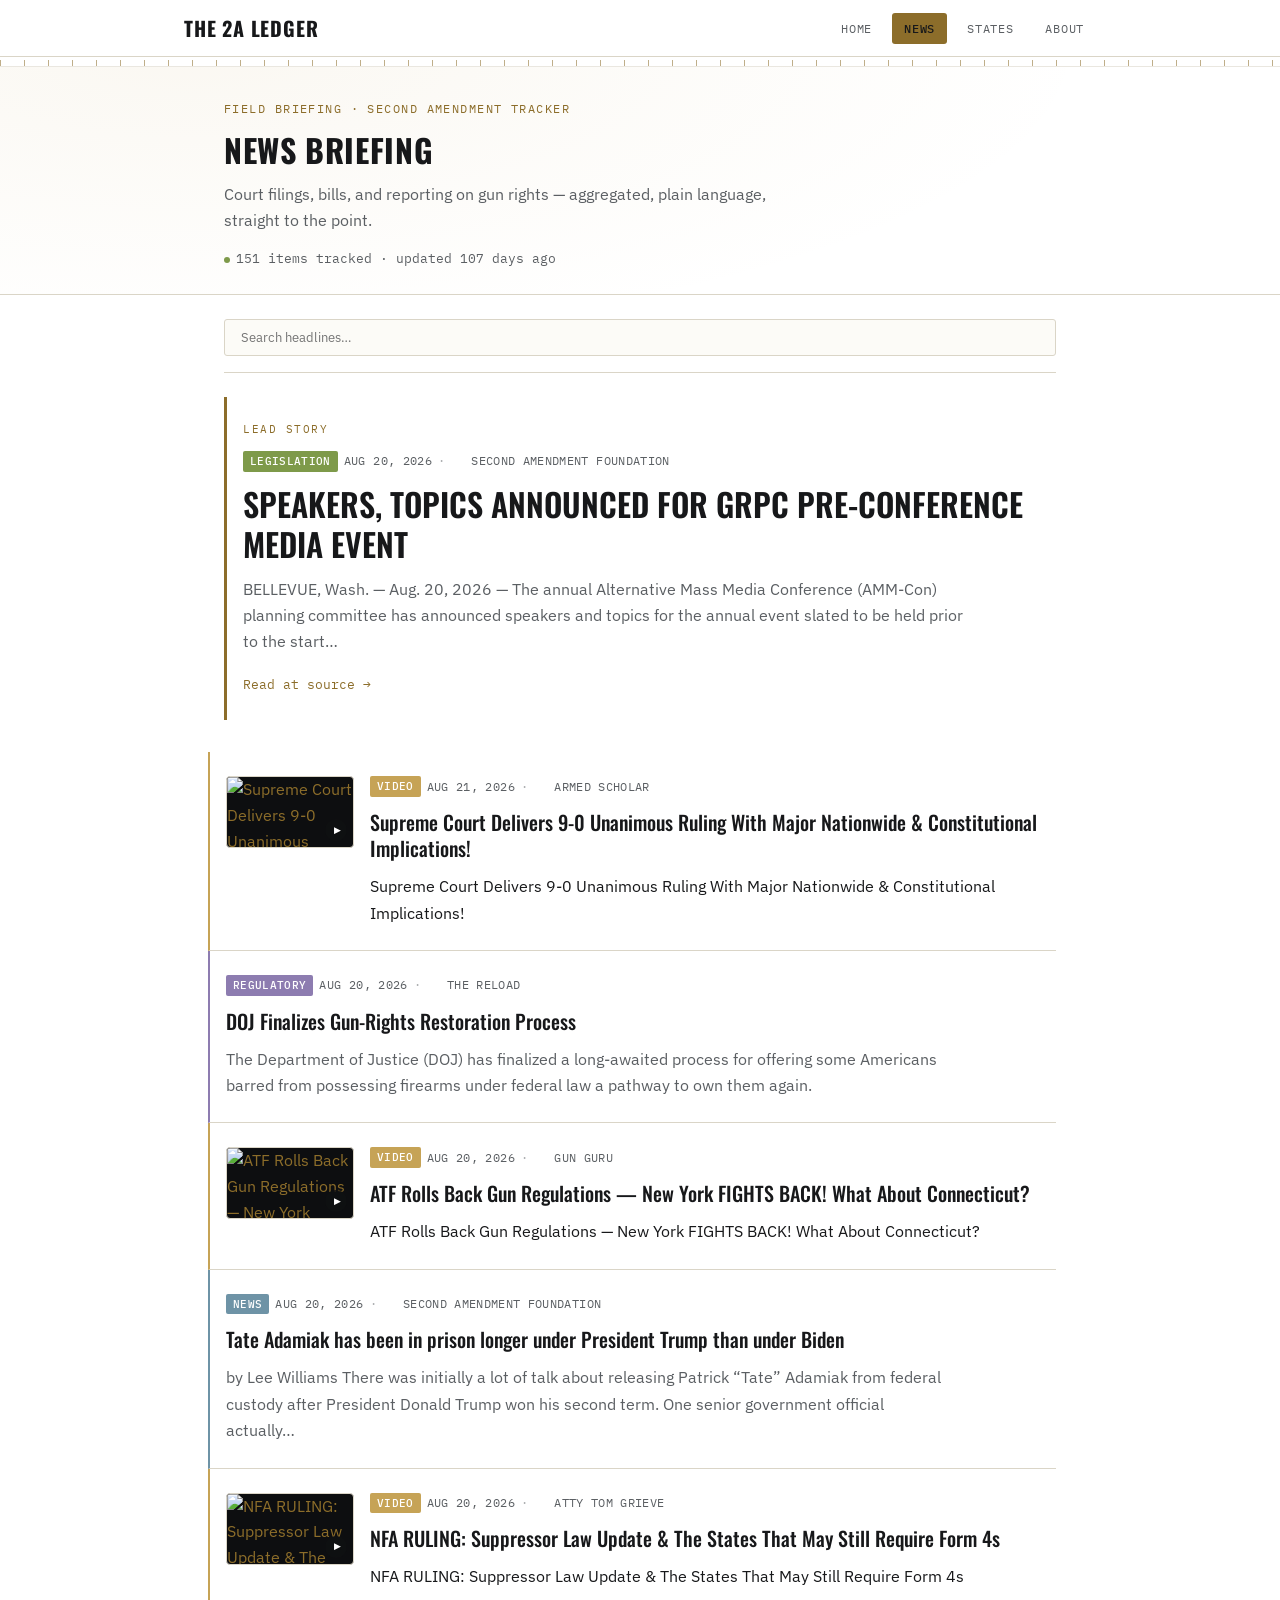
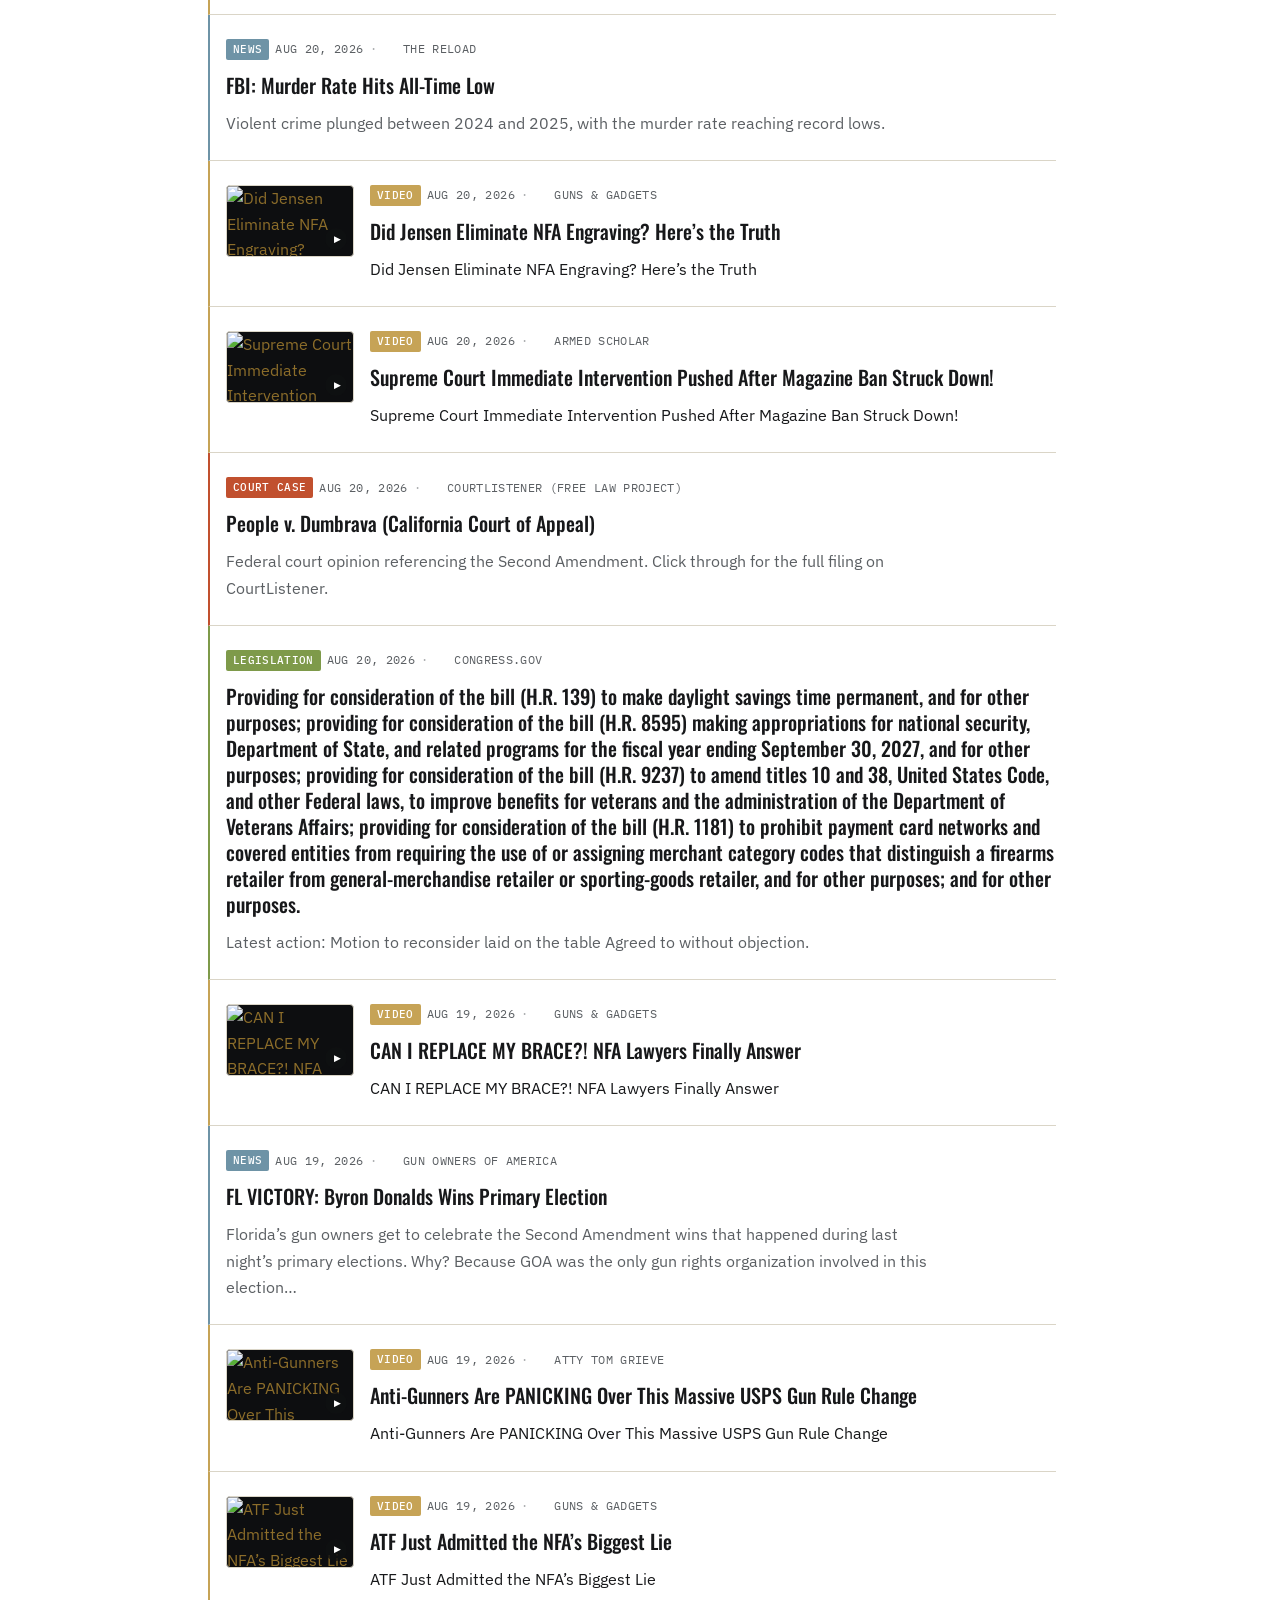
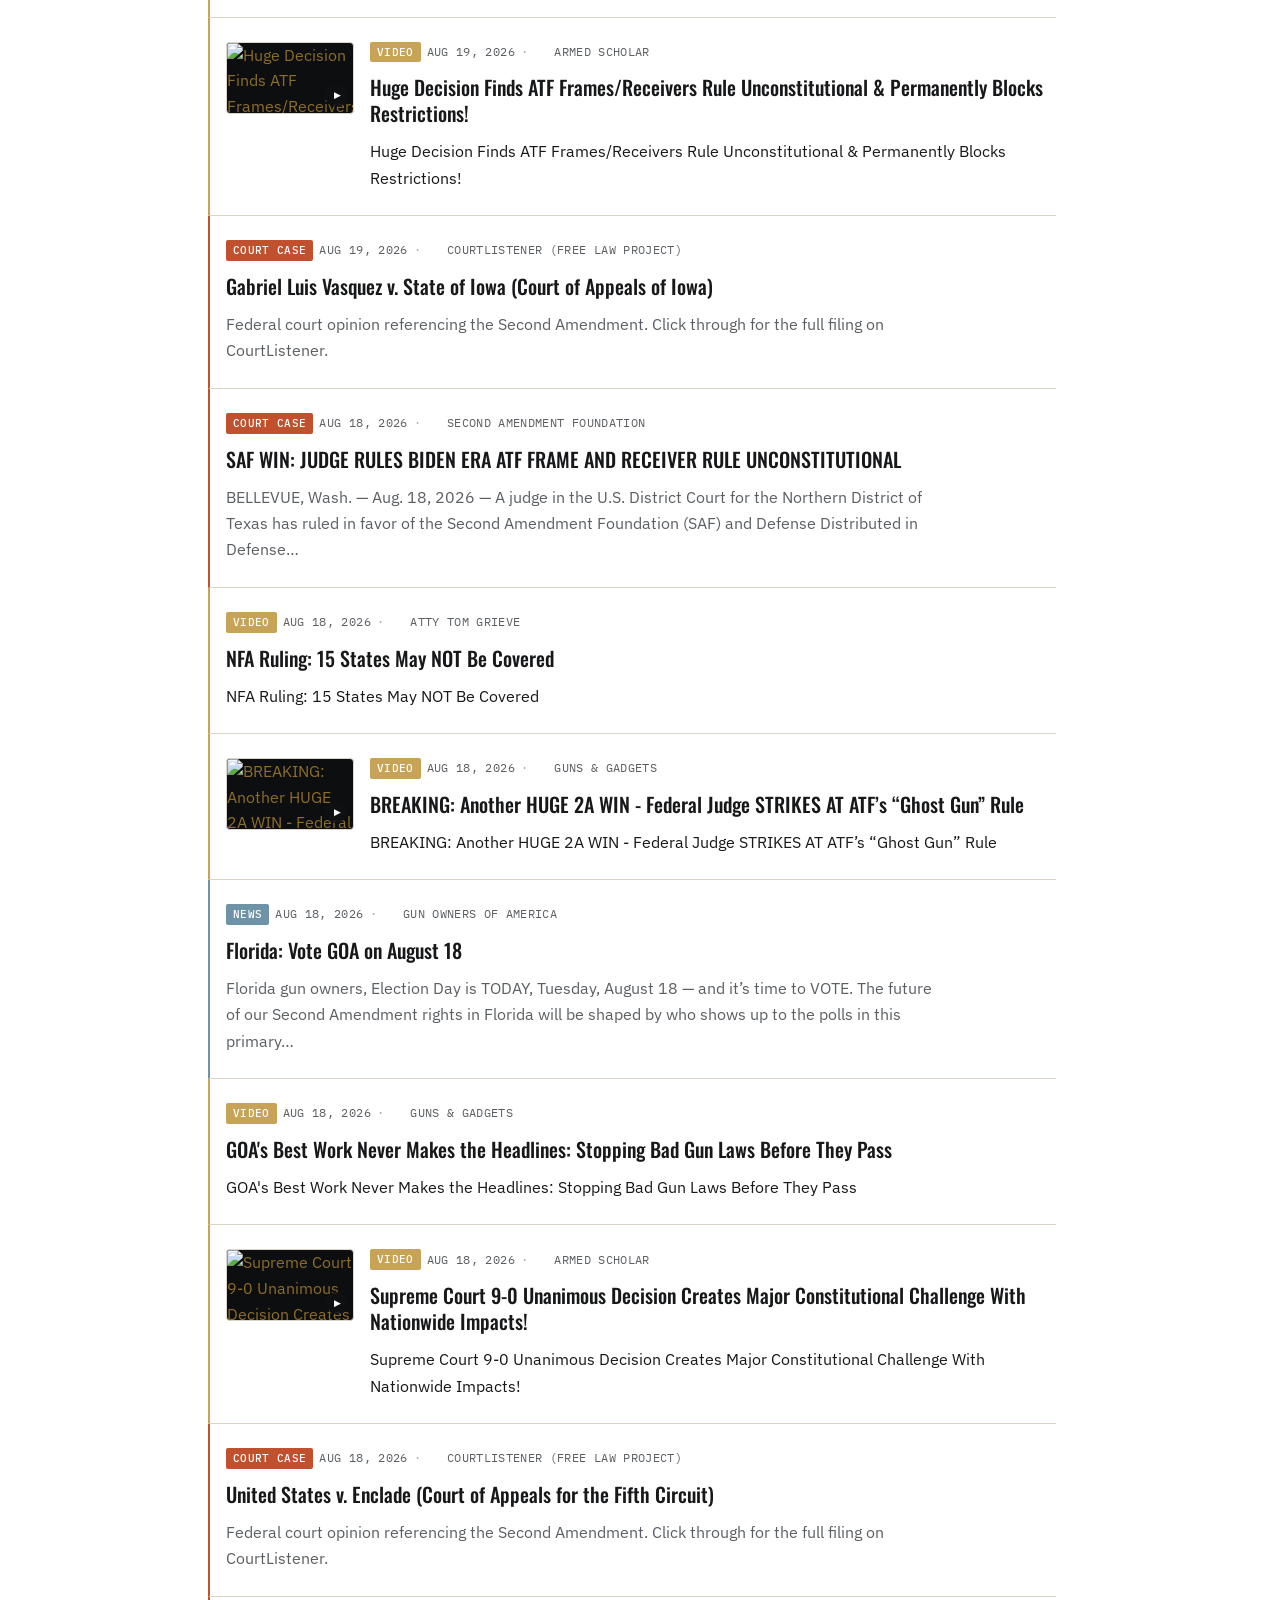
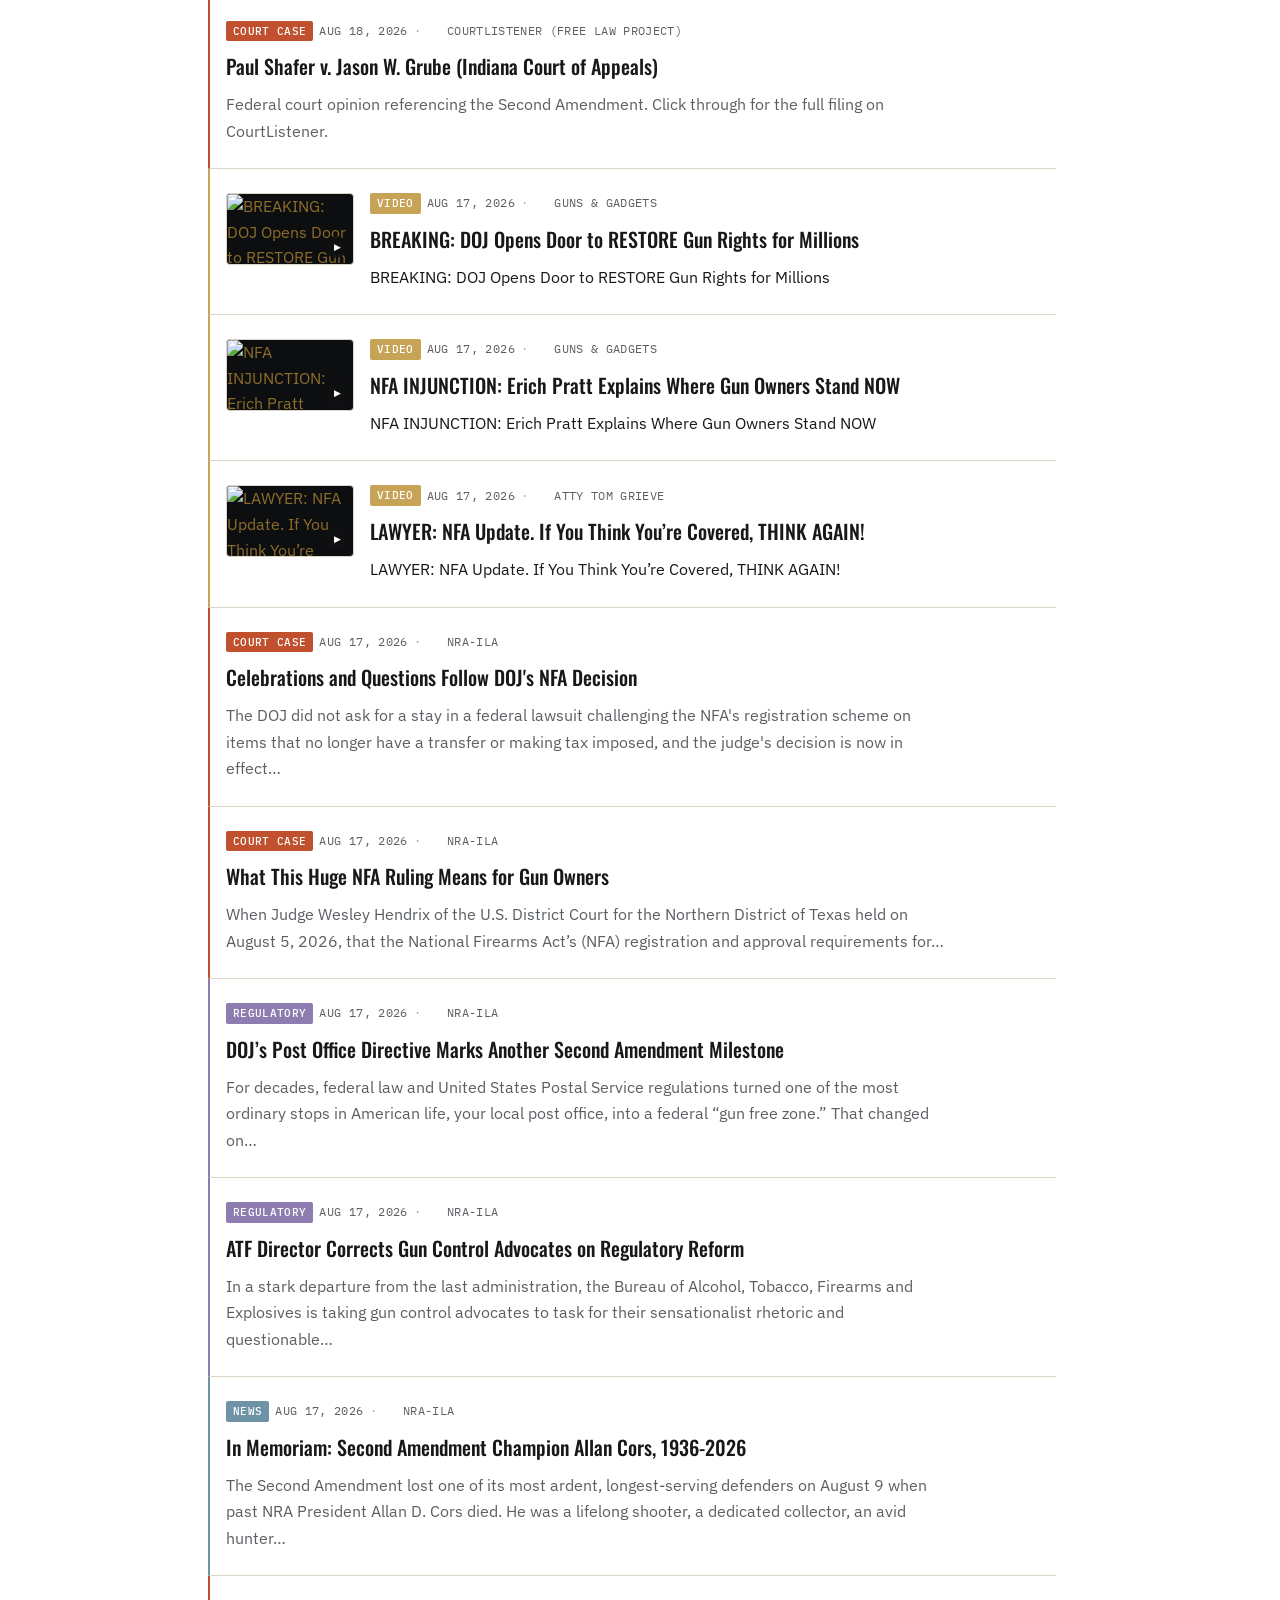
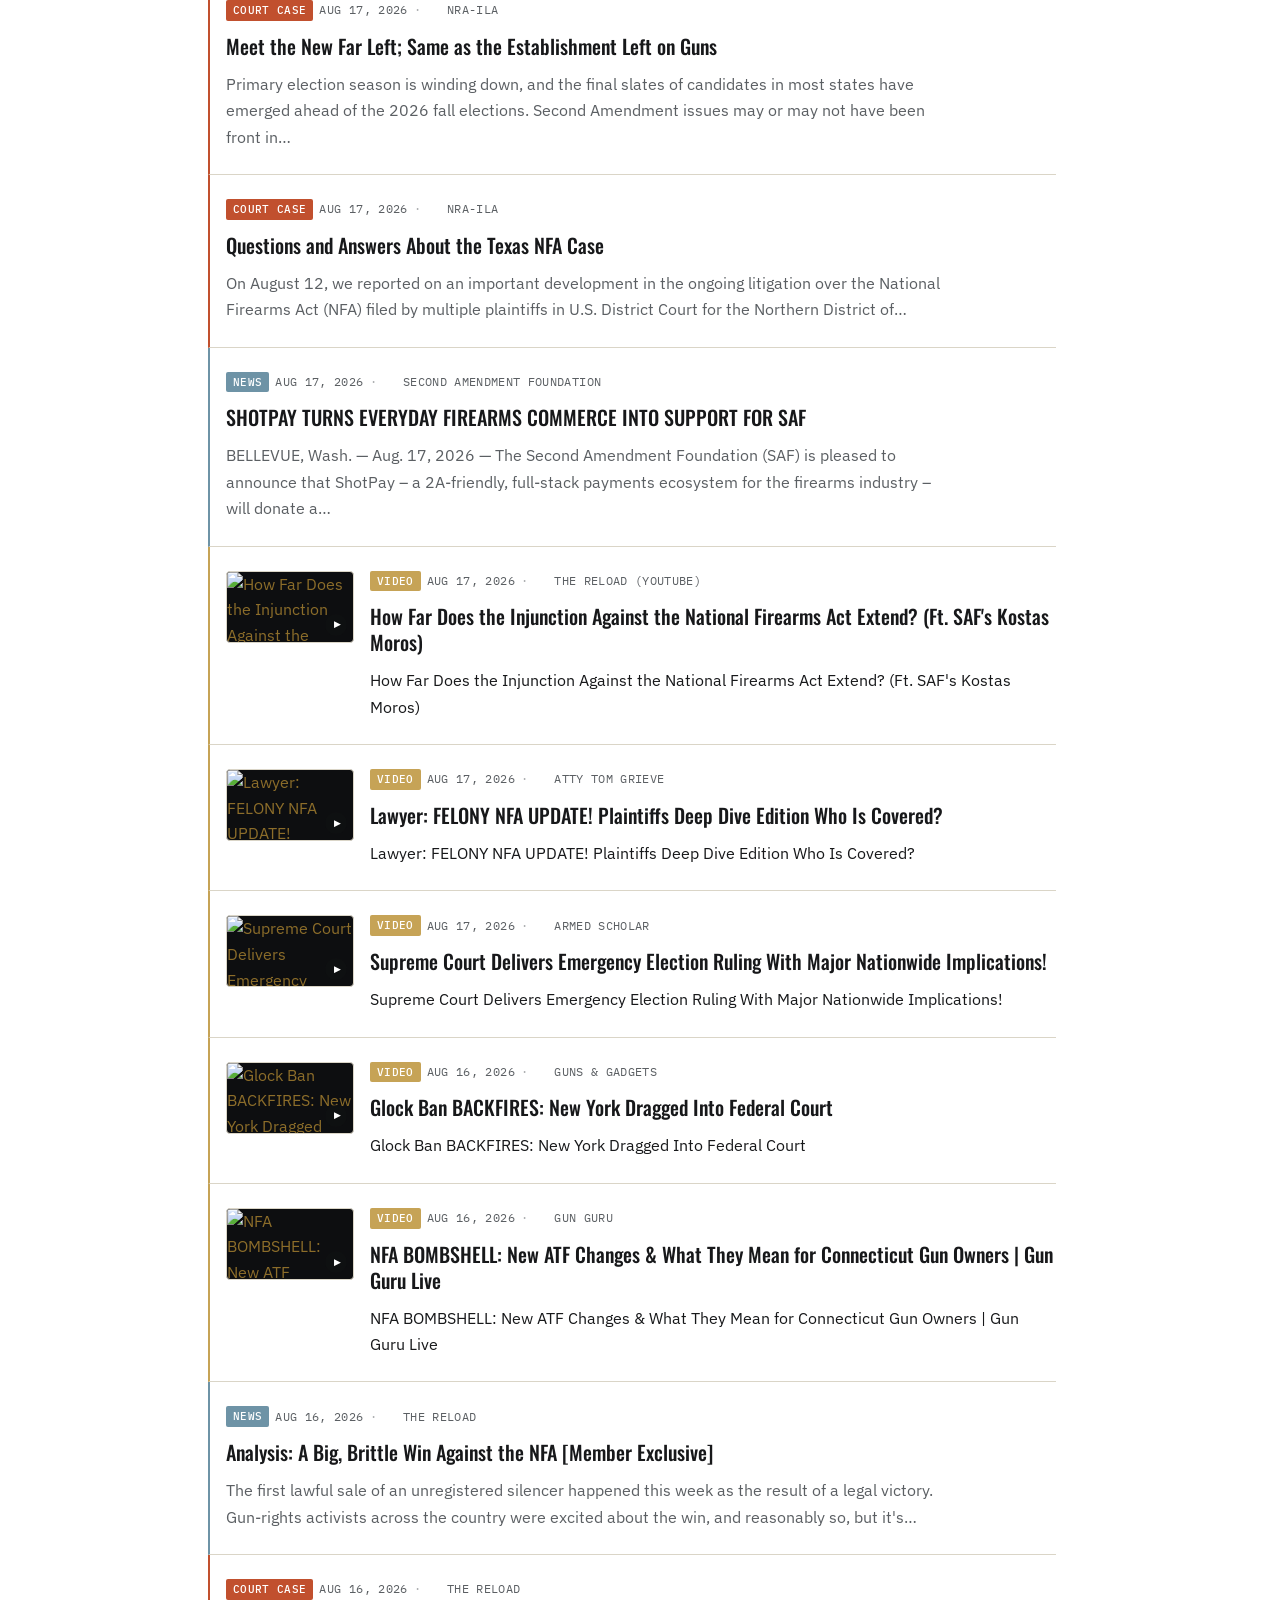
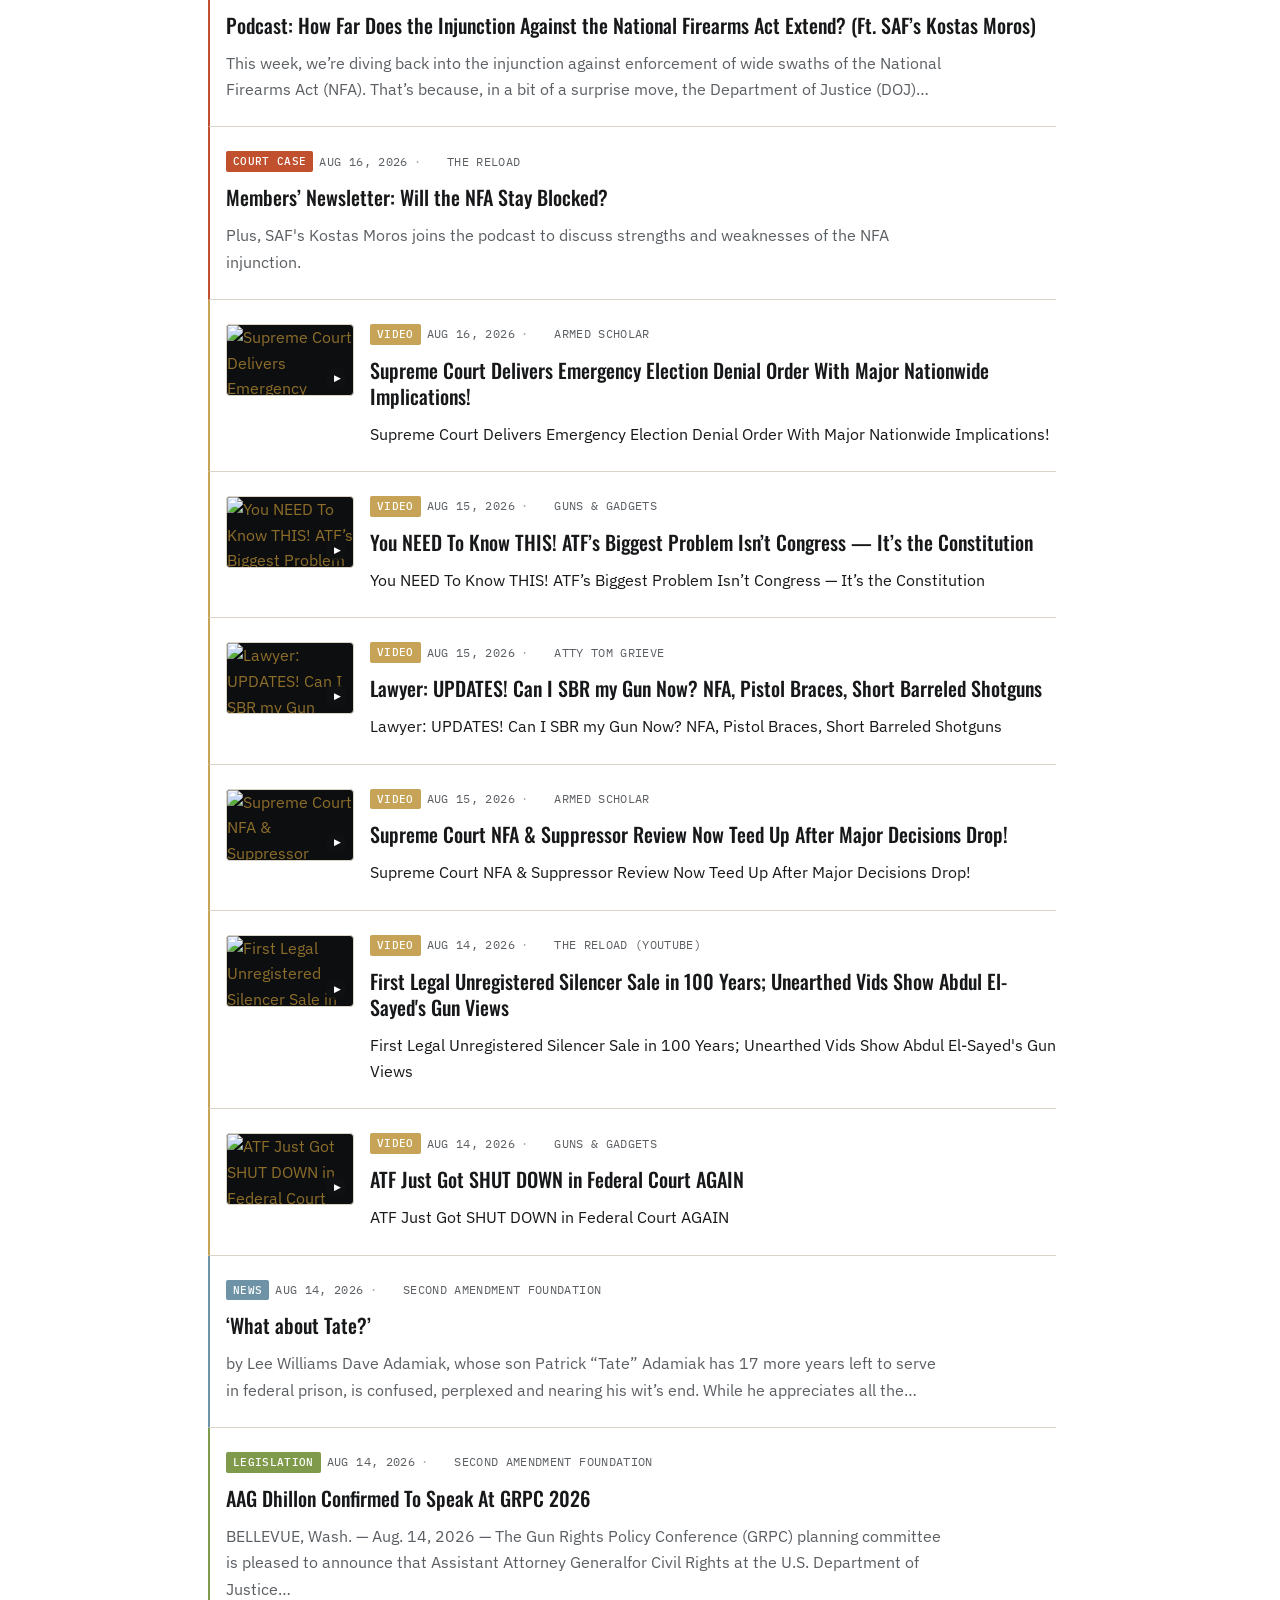
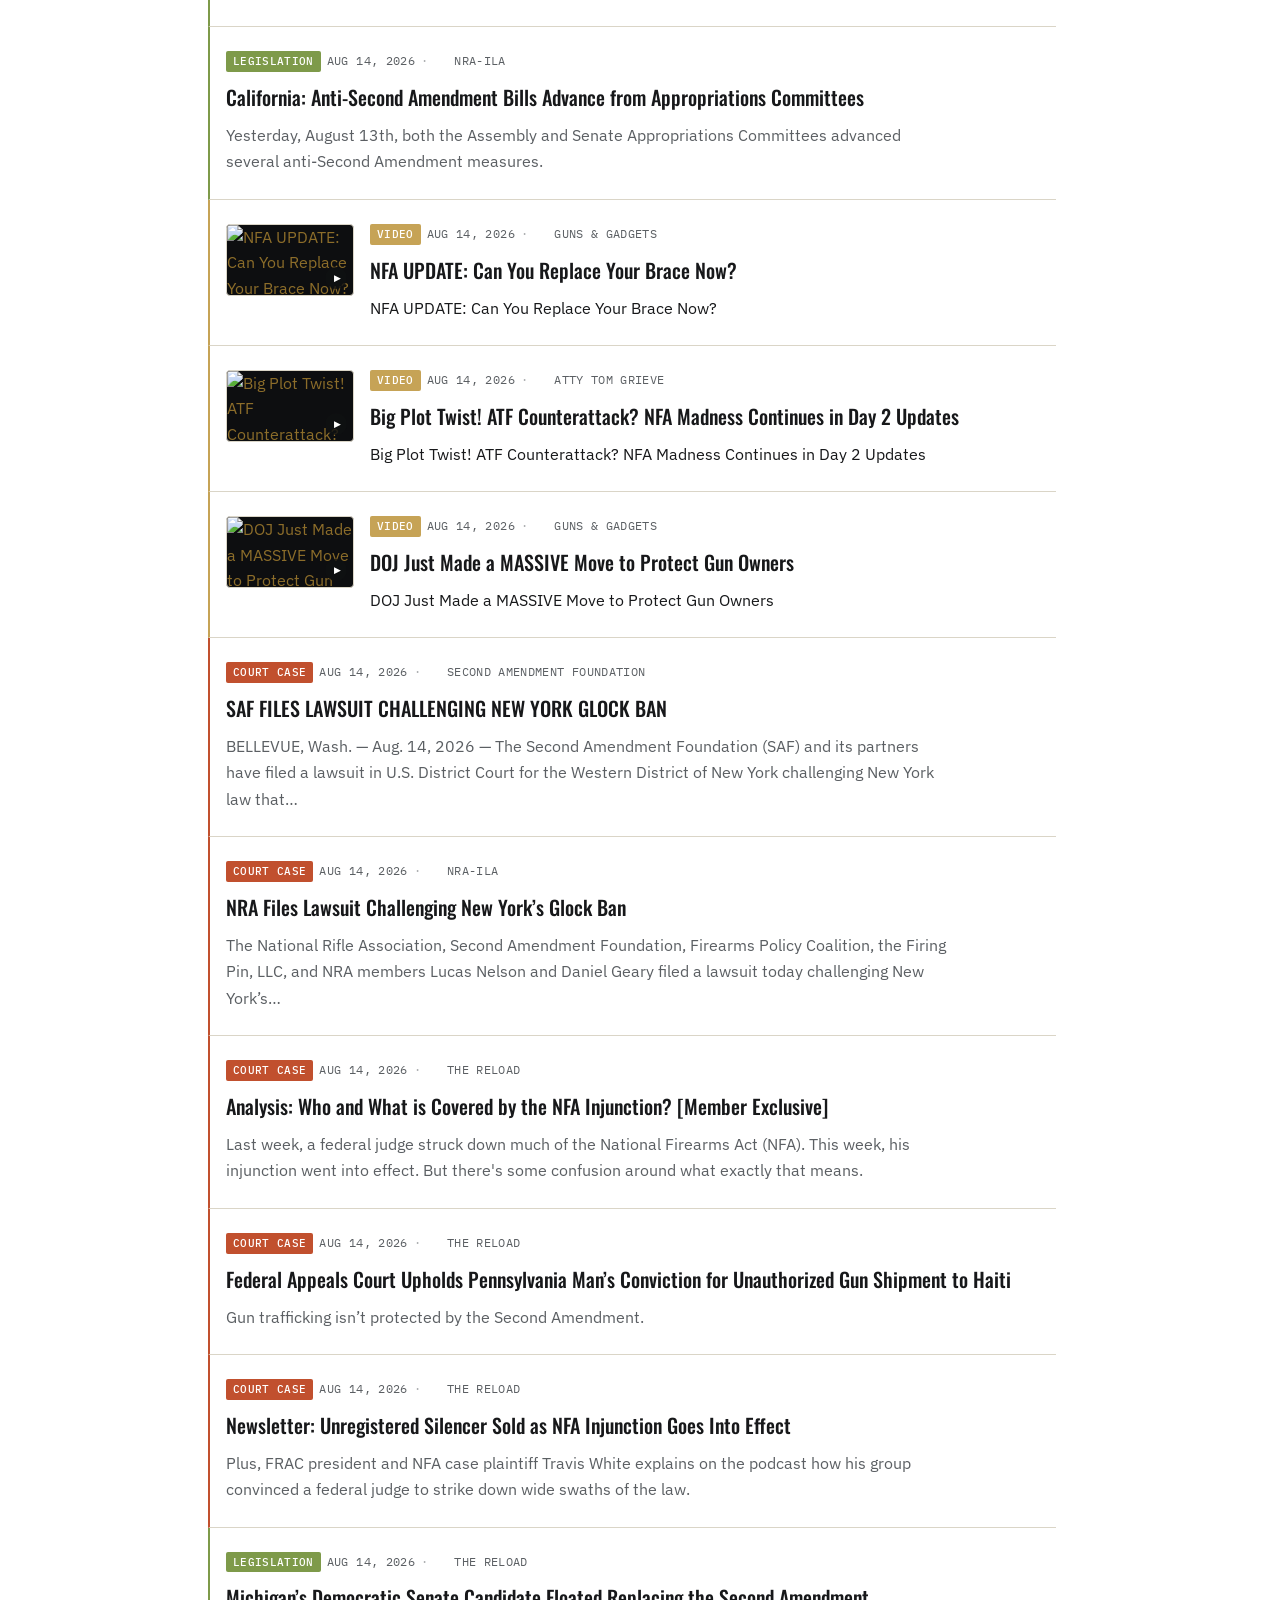
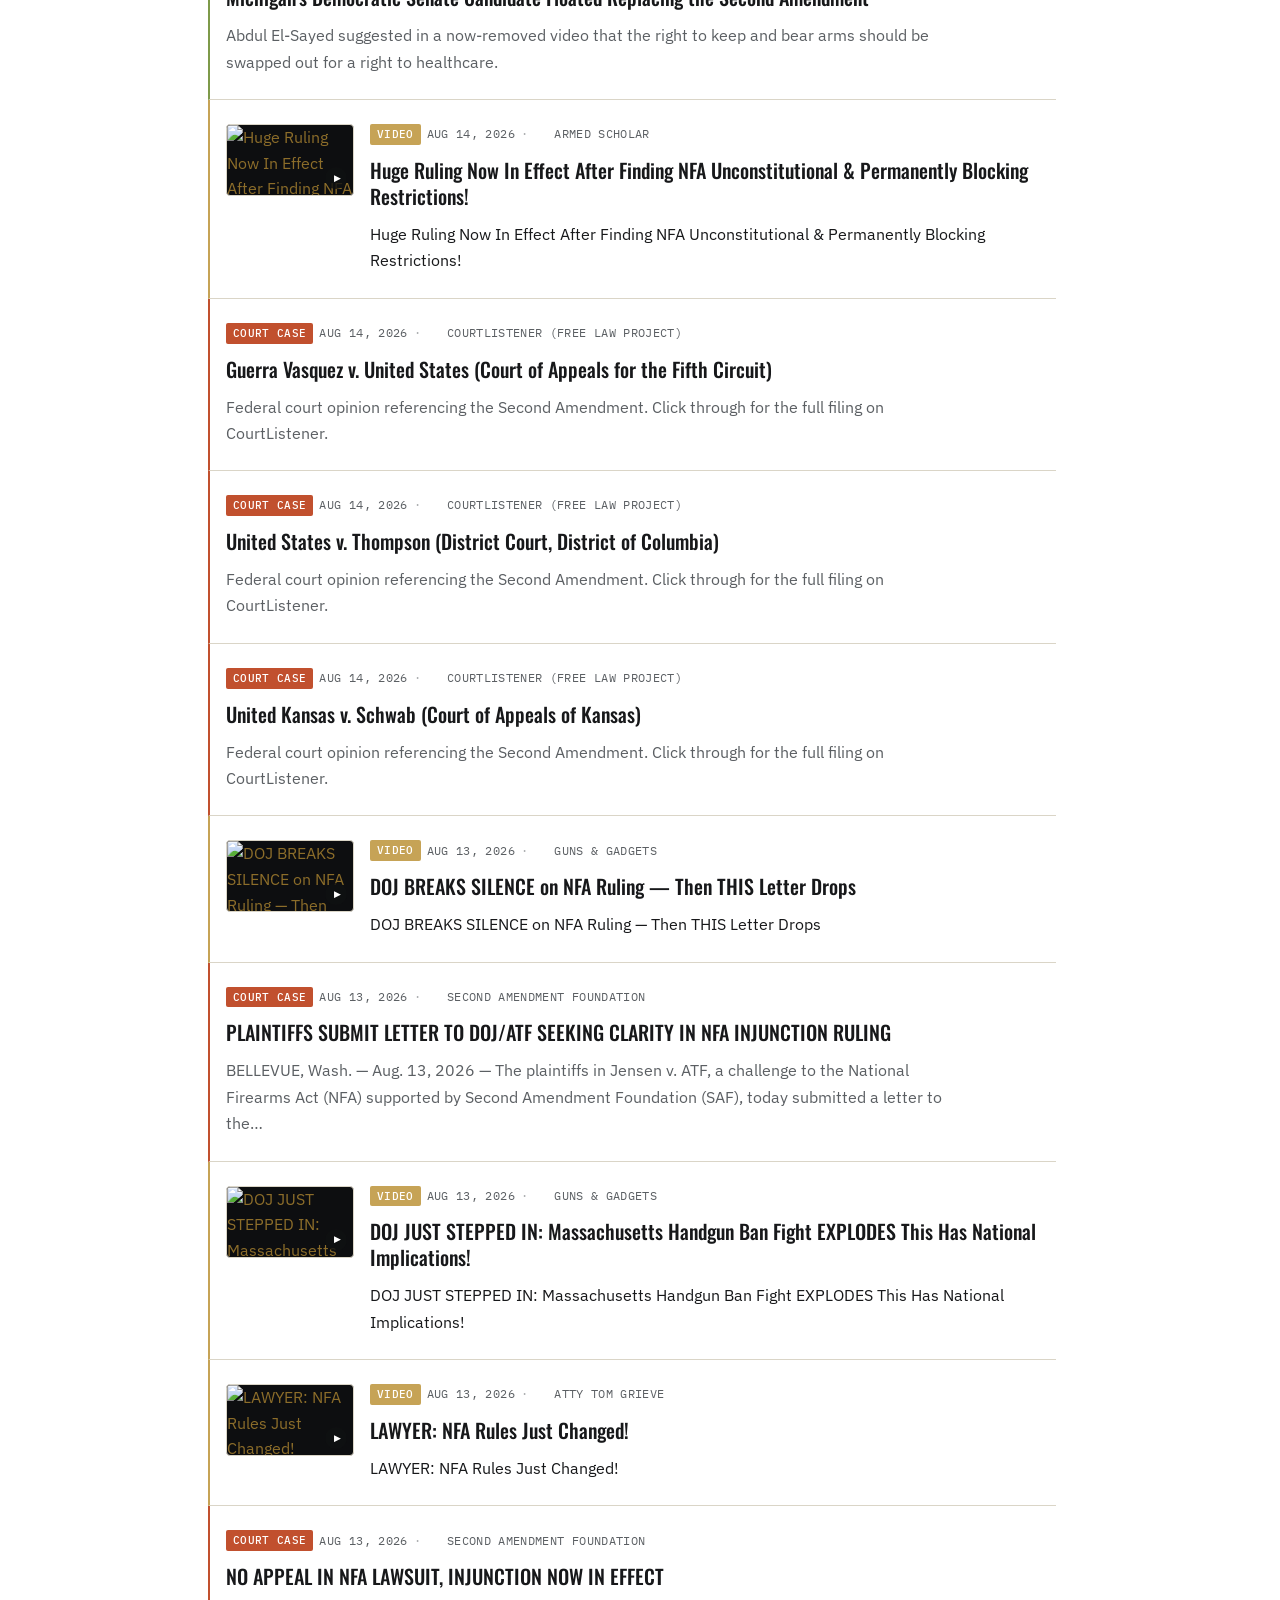
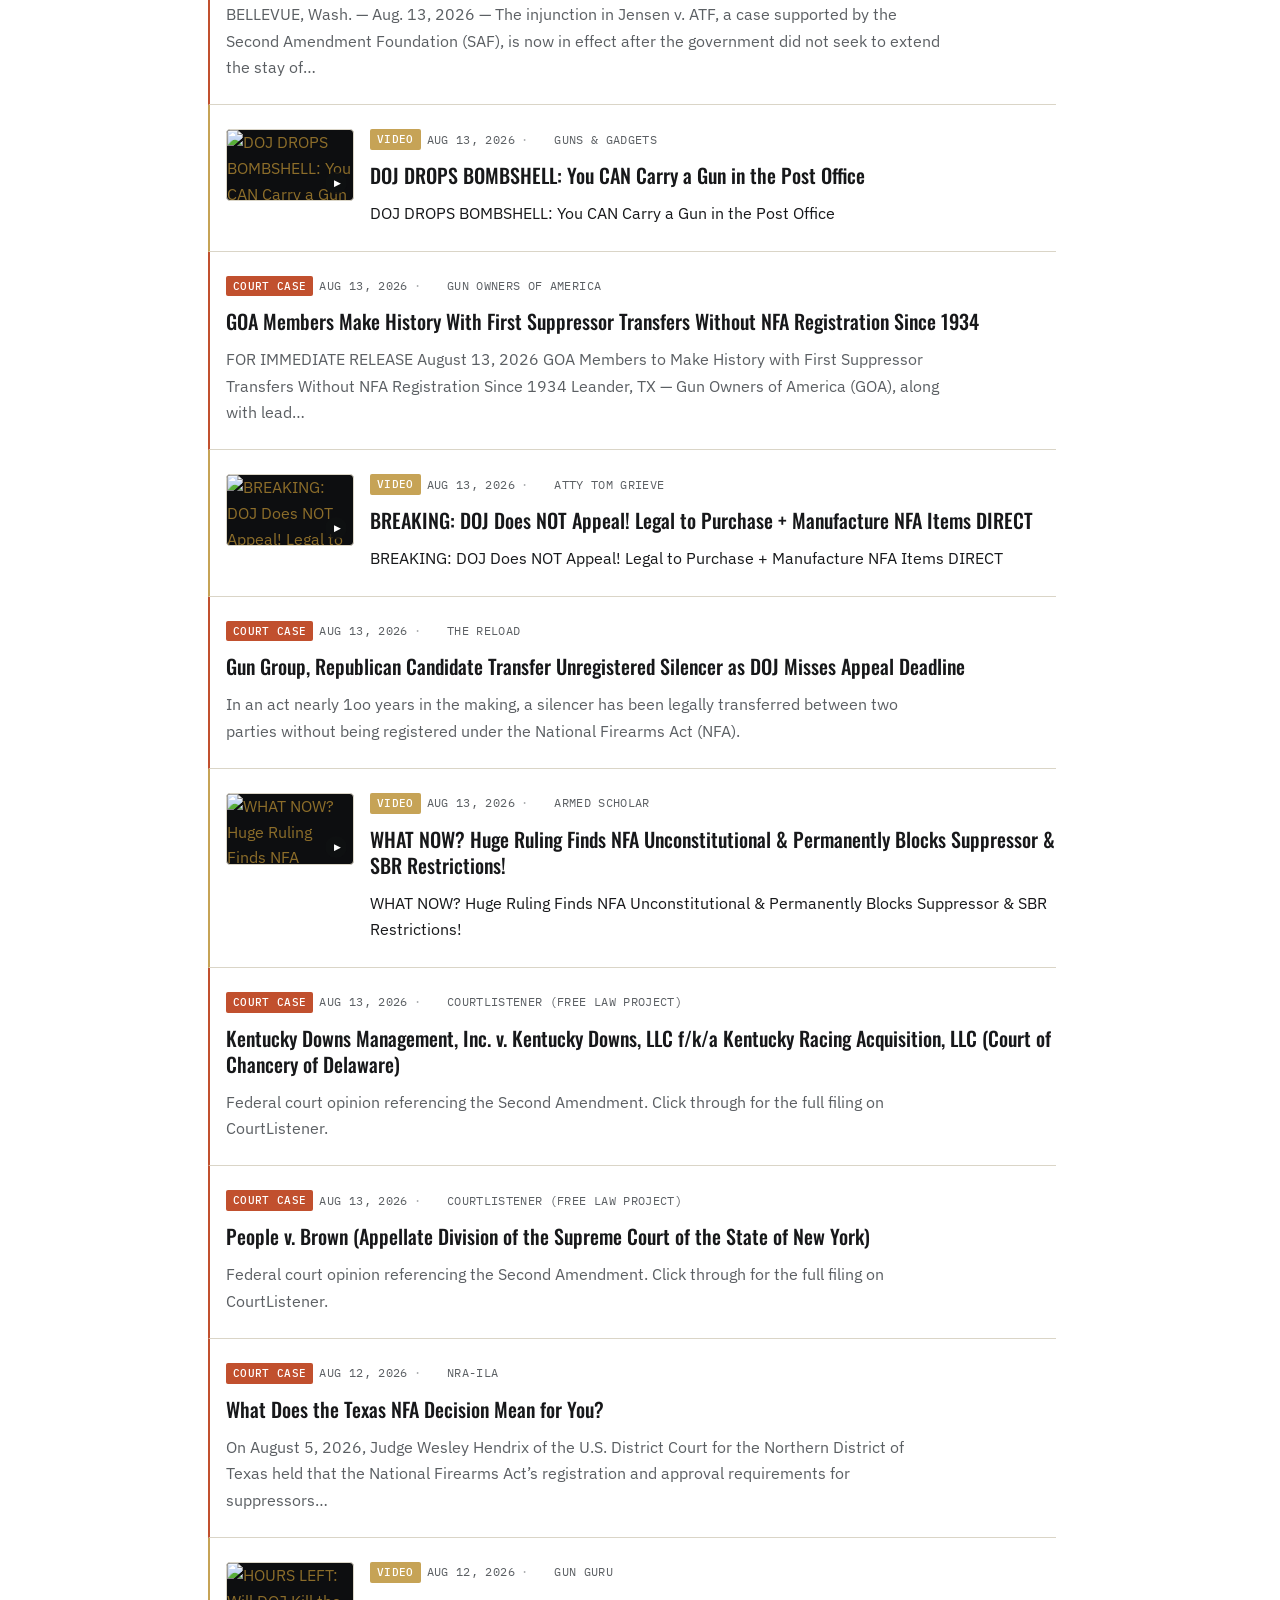
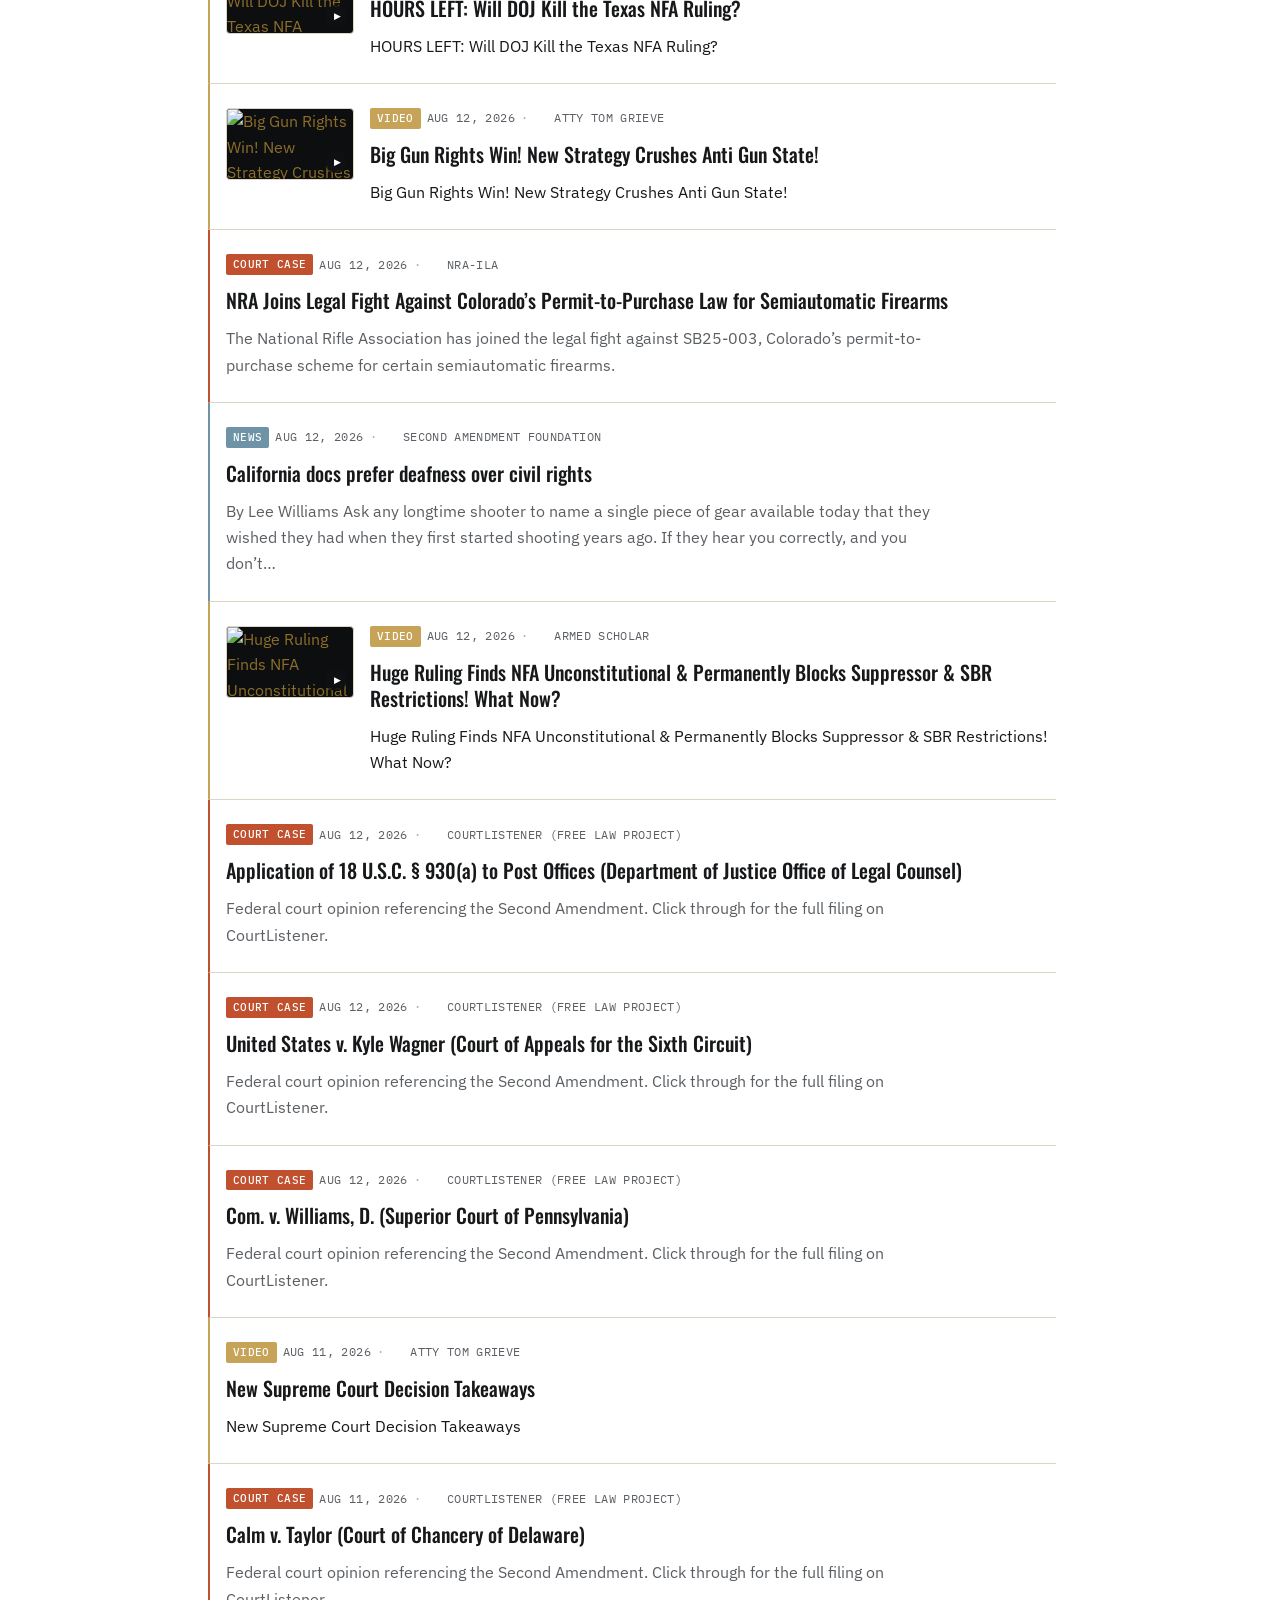
==== commit 4219fd96: "Show videos in list view with compact thumbnails. Video items use a horizontal row — small 16:9 thum" ====
--- a/news/index.html
+++ b/news/index.html
@@ -56,17 +56,23 @@
 
 <template id="item-template">
   <li class="briefing-item">
-    <div class="briefing-item-meta">
-      <span class="tag" data-tag></span>
-      <time class="briefing-date" data-date></time>
-      <span class="dot">·</span>
-      <img class="favicon" data-favicon loading="lazy" alt="" width="14" height="14">
-      <span class="source" data-source></span>
+    <a class="briefing-thumb" data-thumb-link target="_blank" rel="noopener noreferrer" hidden>
+      <img data-thumb loading="lazy" alt="">
+      <span class="briefing-play" aria-hidden="true">▶</span>
+    </a>
+    <div class="briefing-item-body">
+      <div class="briefing-item-meta">
+        <span class="tag" data-tag></span>
+        <time class="briefing-date" data-date></time>
+        <span class="dot">·</span>
+        <img class="favicon" data-favicon loading="lazy" alt="" width="14" height="14">
+        <span class="source" data-source></span>
+      </div>
+      <h2 class="briefing-item-title">
+        <a data-title-link target="_blank" rel="noopener noreferrer"></a>
+      </h2>
+      <p class="briefing-item-summary" data-tldr></p>
     </div>
-    <h2 class="briefing-item-title">
-      <a data-title-link target="_blank" rel="noopener noreferrer"></a>
-    </h2>
-    <p class="briefing-item-summary" data-tldr></p>
   </li>
 </template>
 
--- a/css/news.css
+++ b/css/news.css
@@ -149,6 +149,57 @@
   border-bottom: 1px solid var(--border);
 }
 
+.briefing-item--video {
+  display: grid;
+  grid-template-columns: 128px 1fr;
+  gap: var(--space-3);
+  align-items: start;
+}
+
+.briefing-thumb {
+  position: relative;
+  display: block;
+  border-radius: 4px;
+  overflow: hidden;
+  border: 1px solid var(--border);
+  aspect-ratio: 16 / 9;
+  background: #0d0e10;
+  text-decoration: none;
+  flex-shrink: 0;
+}
+
+.briefing-thumb[hidden] {
+  display: none;
+}
+
+.briefing-thumb img {
+  width: 100%;
+  height: 100%;
+  object-fit: cover;
+  display: block;
+}
+
+.briefing-play {
+  position: absolute;
+  bottom: 6px;
+  right: 6px;
+  width: 22px;
+  height: 22px;
+  border-radius: 50%;
+  background: rgba(15, 16, 18, 0.82);
+  color: #fff;
+  font-size: 9px;
+  display: flex;
+  align-items: center;
+  justify-content: center;
+  padding-left: 2px;
+  pointer-events: none;
+}
+
+.briefing-item-body {
+  min-width: 0;
+}
+
 .briefing-item:last-child {
   border-bottom: none;
 }
@@ -228,6 +279,10 @@
   border-left: 2px solid var(--cat-video);
   padding-left: var(--space-3);
   margin-left: calc(-1 * var(--space-3));
+}
+
+.briefing-item[data-cat="Video"] .briefing-item-summary {
+  color: var(--text);
 }
 
 .empty-msg {
@@ -276,6 +331,10 @@
   .news-hero-inner { padding: var(--space-4) var(--space-3) var(--space-3); }
   .news-main { padding: var(--space-4) var(--space-3) var(--space-5); }
   .briefing-item-title { font-size: 18px; }
+  .briefing-item--video {
+    grid-template-columns: 96px 1fr;
+    gap: var(--space-2);
+  }
 }
 
 @media (prefers-reduced-motion: reduce) {
